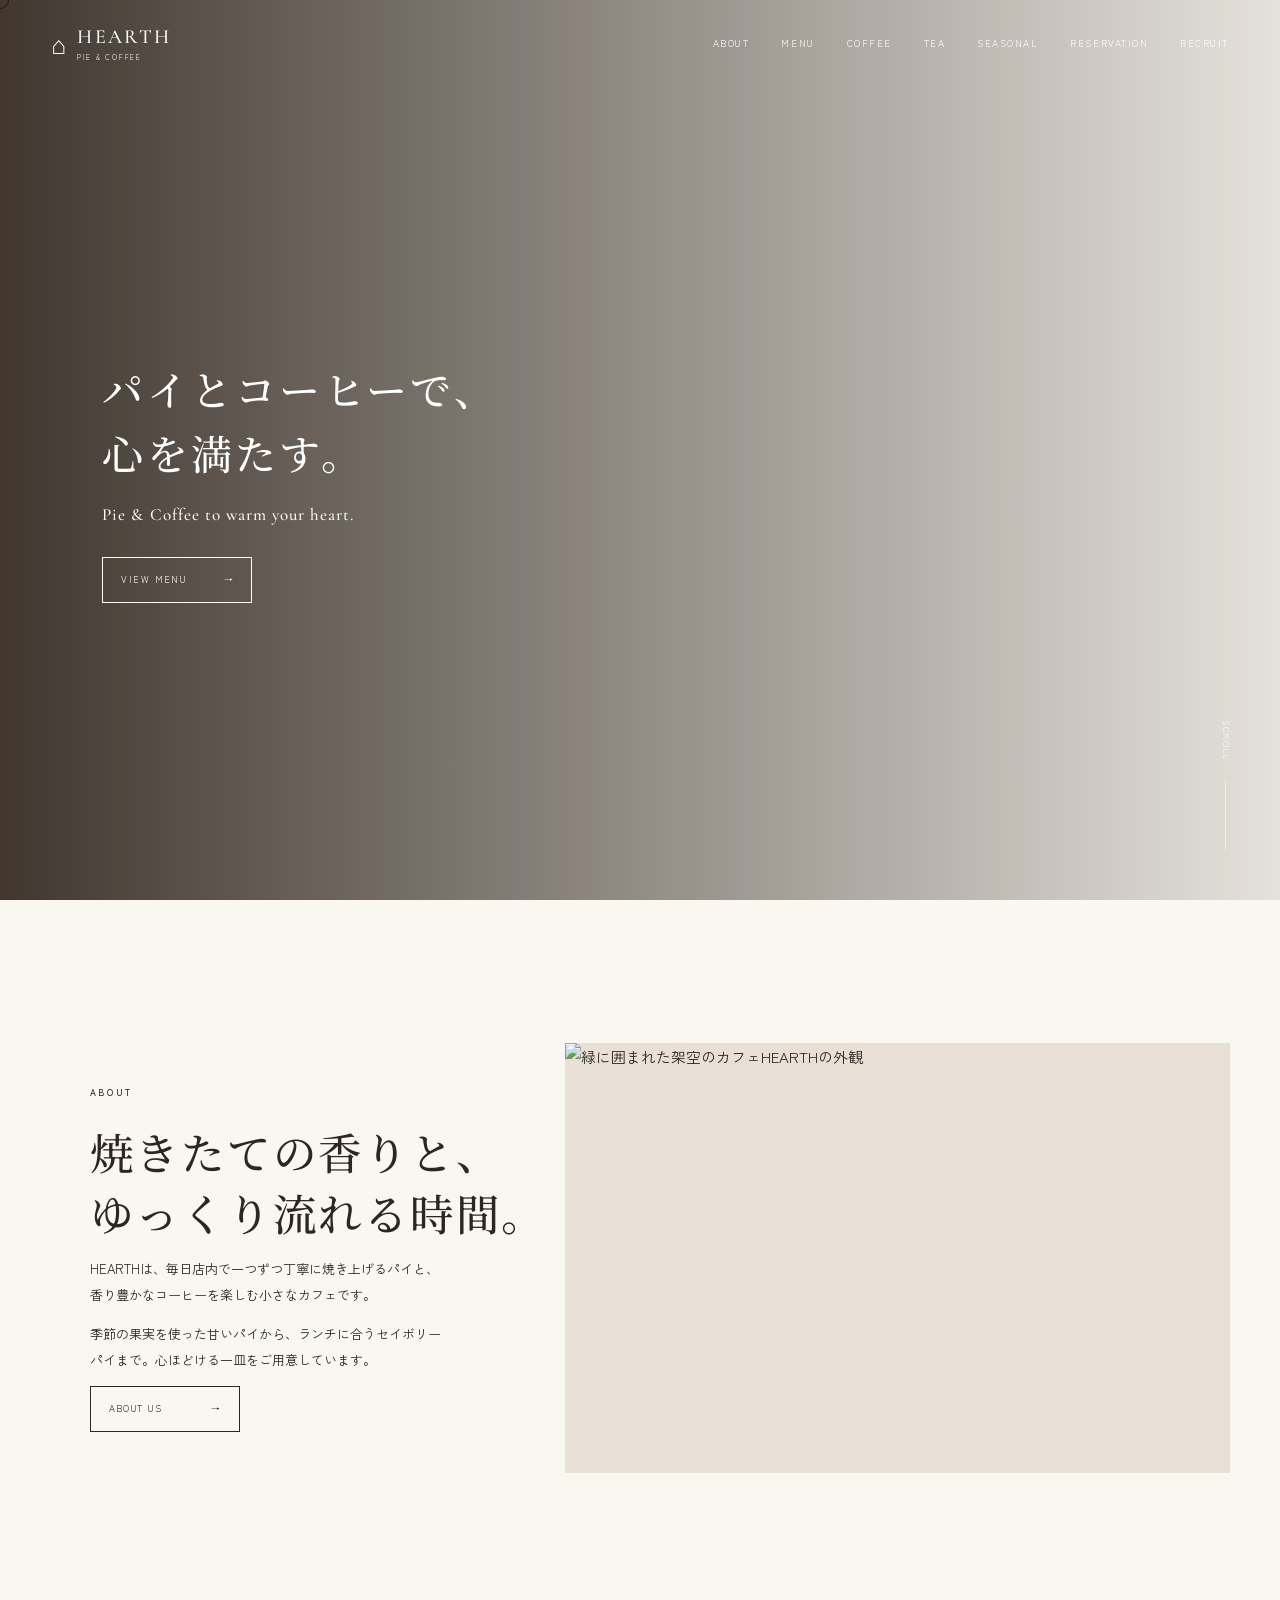
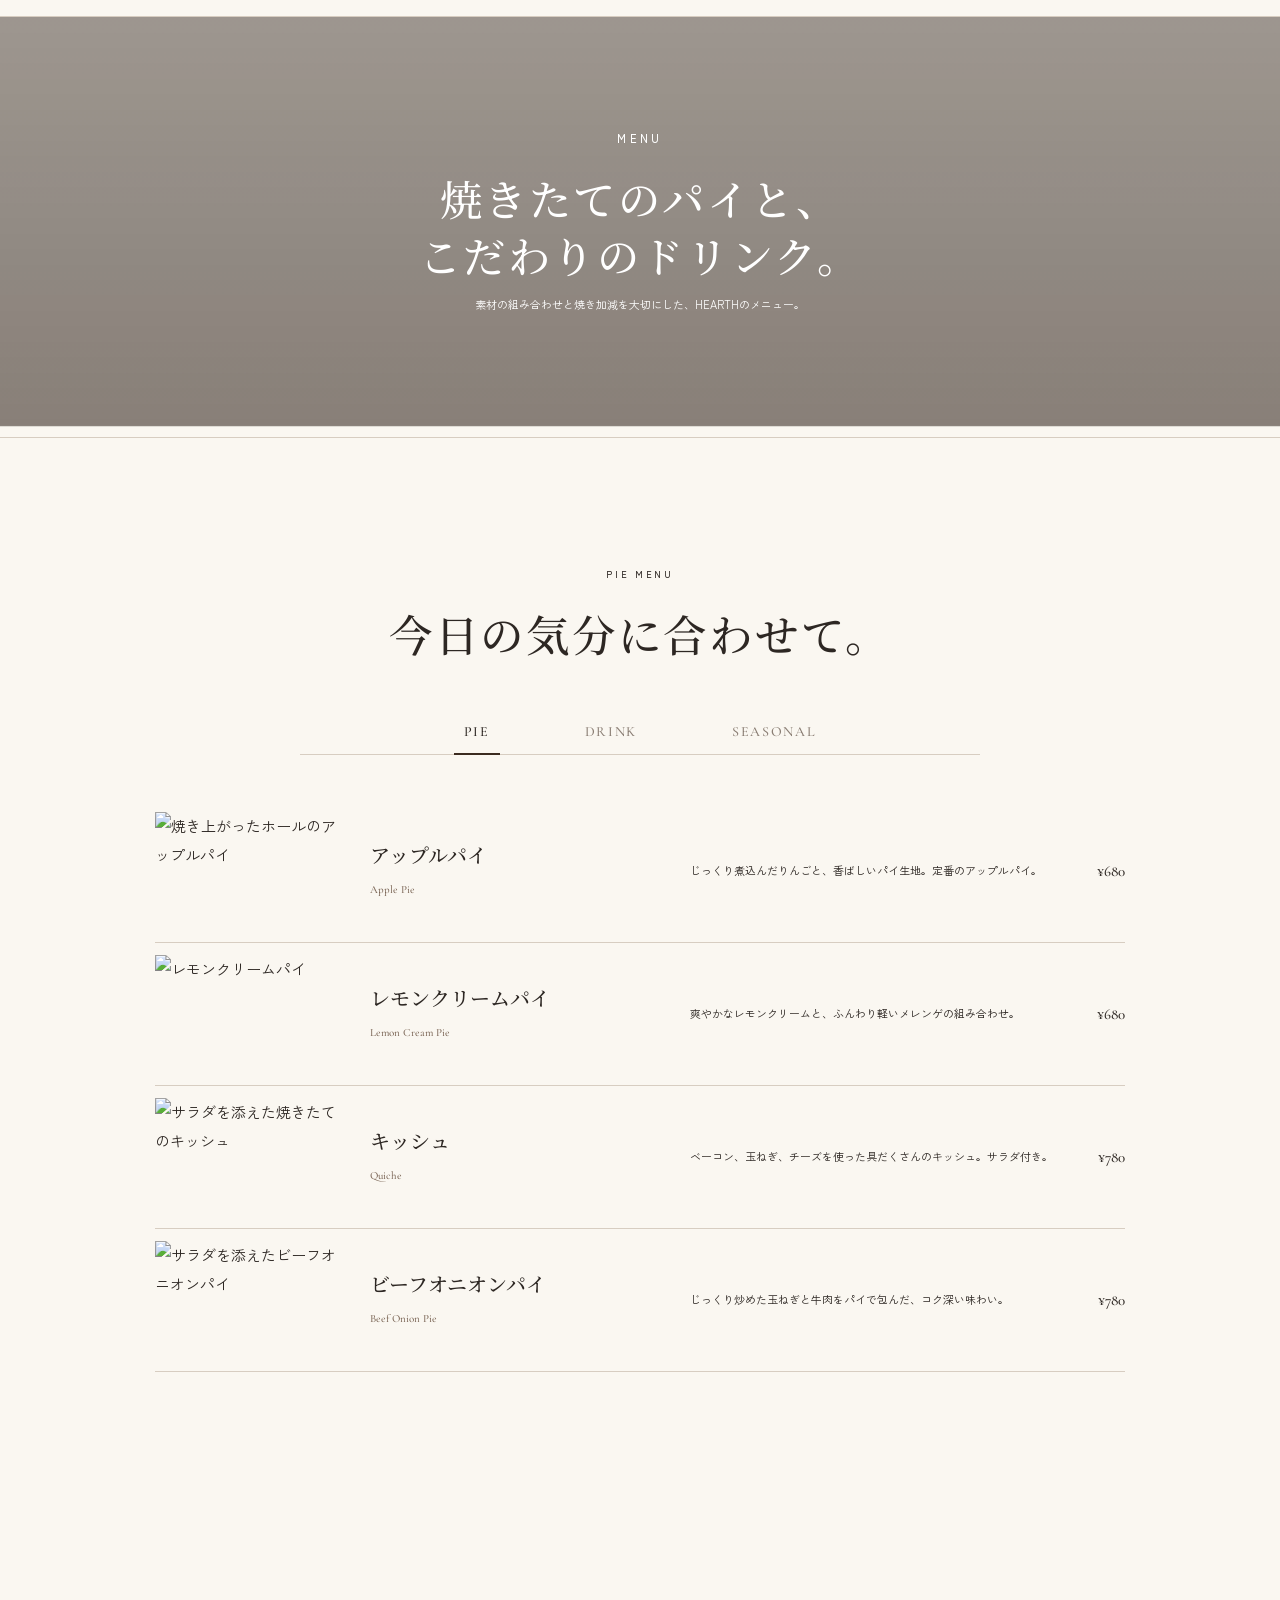
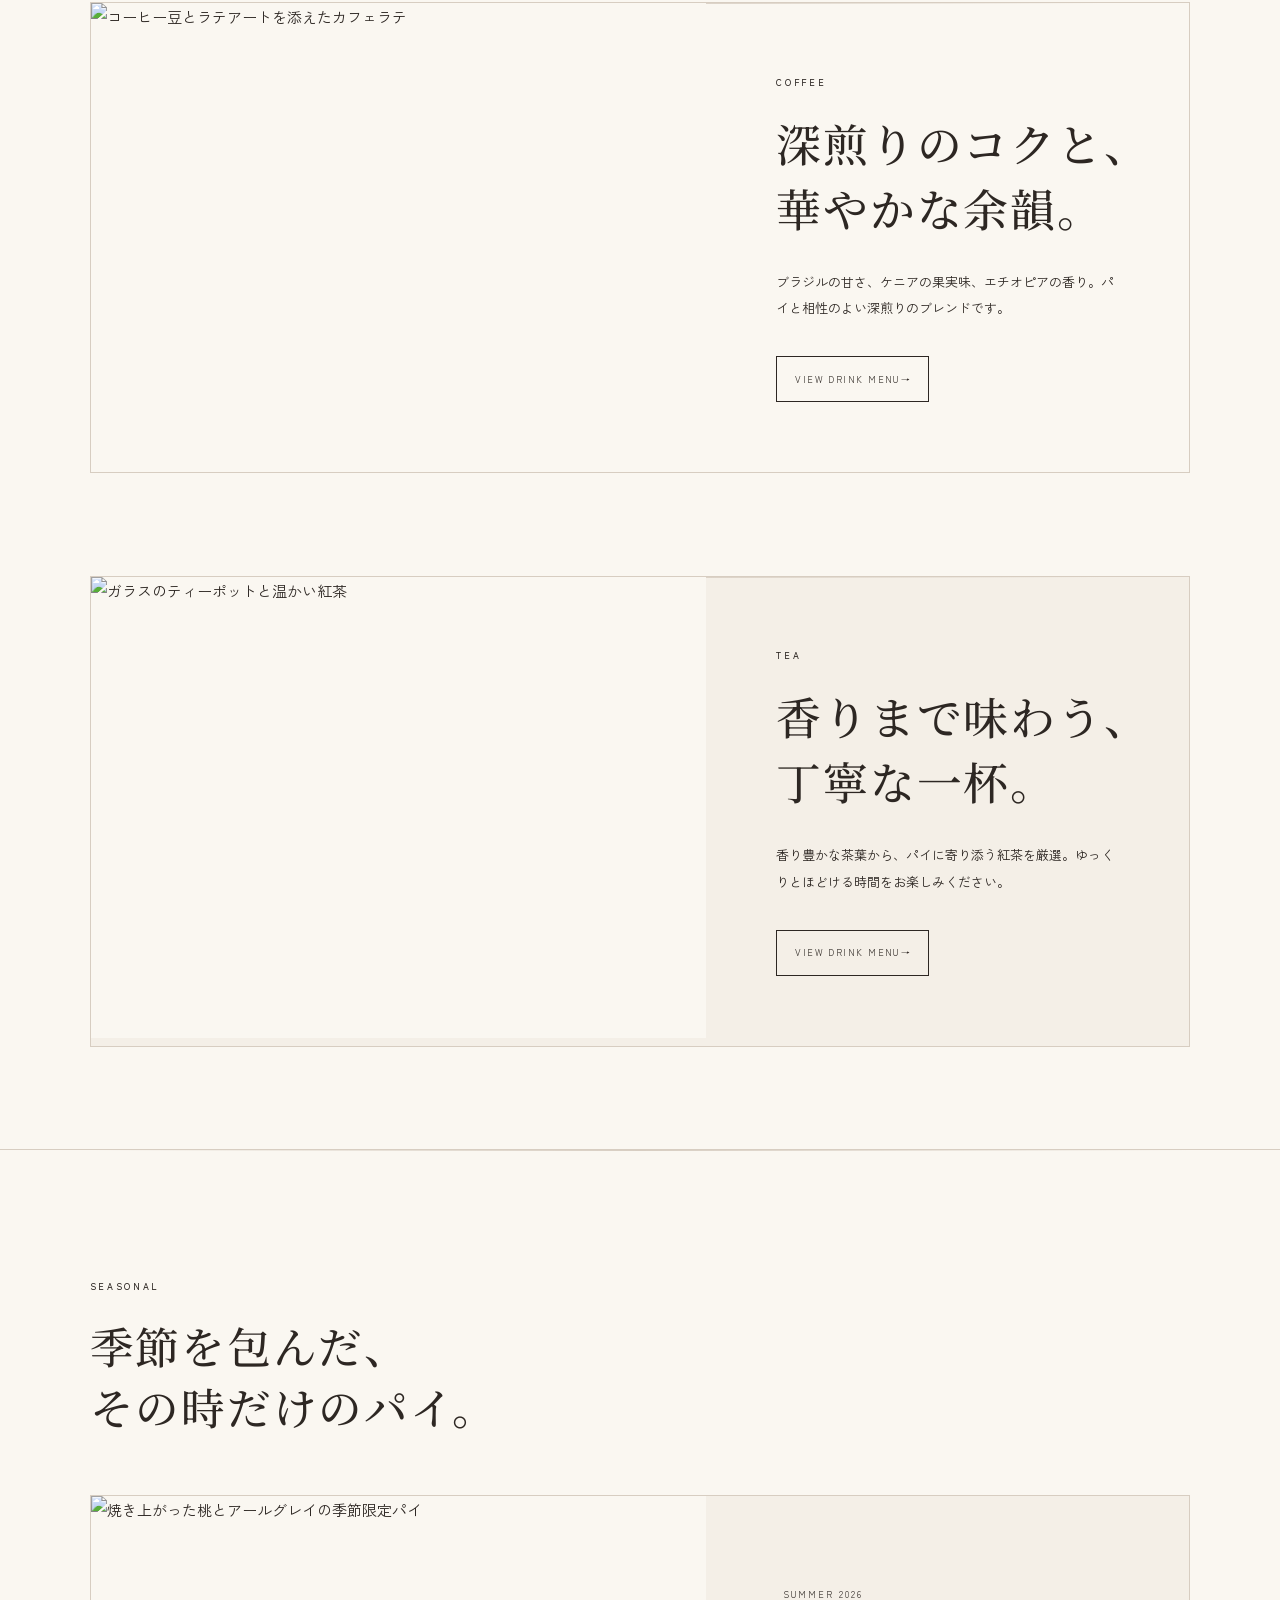
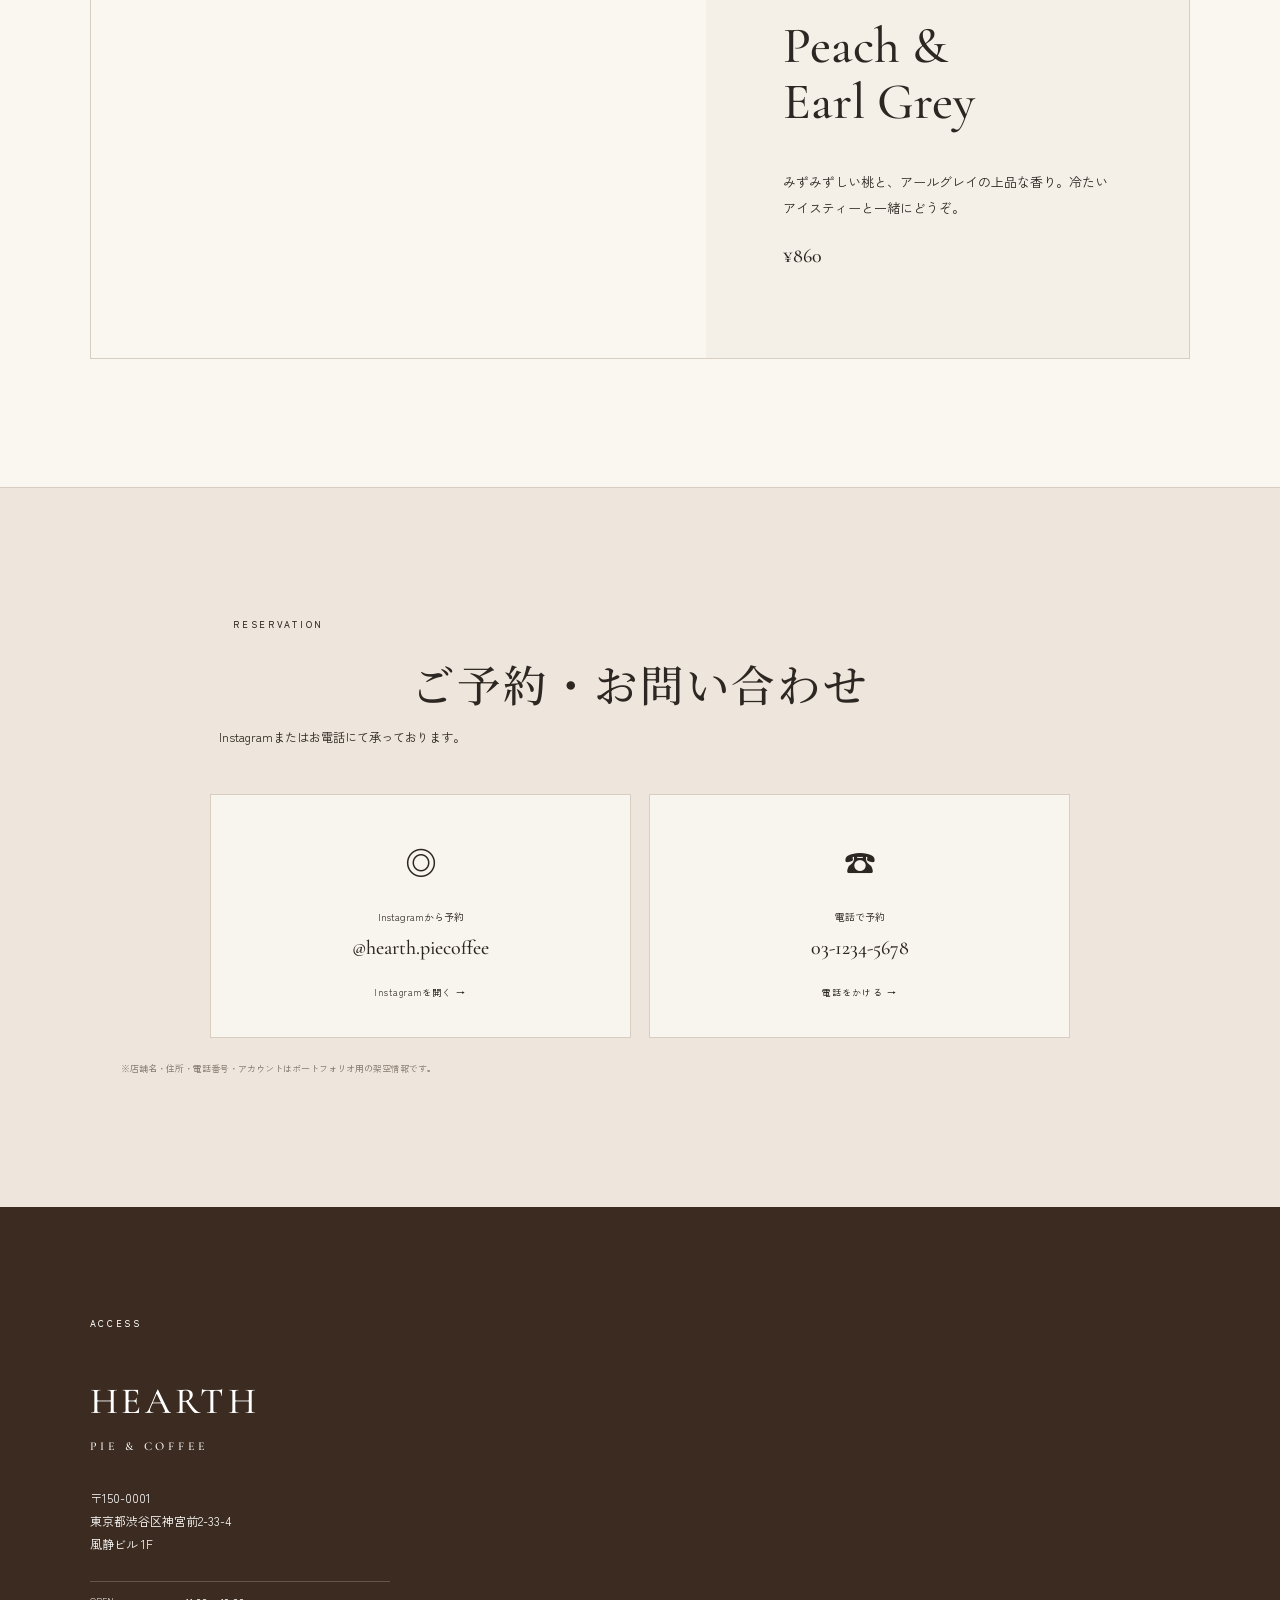
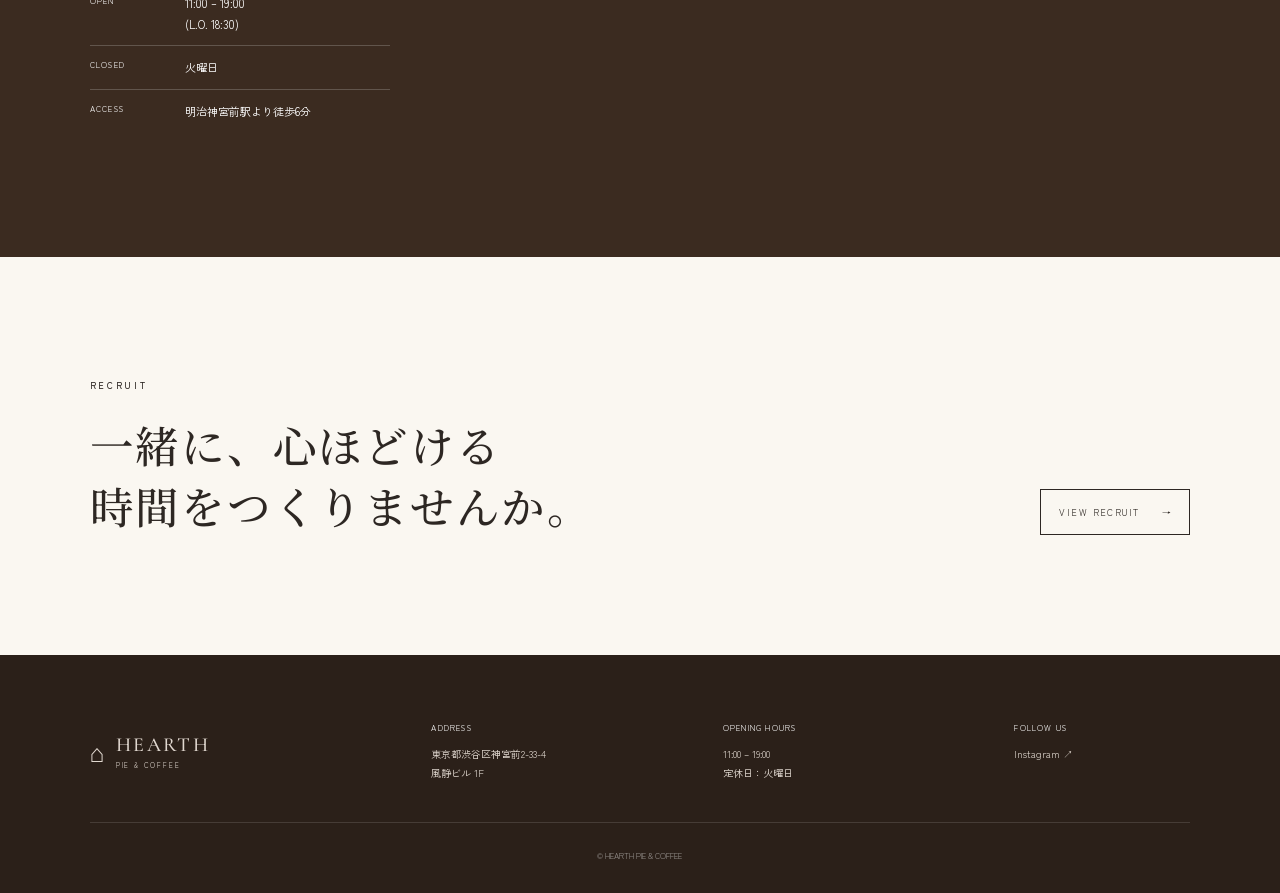
==== index.html @ c0136caa "Add files via upload" ====
<!doctype html>
<html lang="ja">
<head>
  <meta charset="utf-8">
  <meta name="viewport" content="width=device-width, initial-scale=1">
  <meta name="description" content="焼きたてのパイと丁寧に淹れたコーヒーを楽しむ、架空のカフェ HEARTH PIE & COFFEE。">
  <title>HEARTH PIE & COFFEE</title>
  <link rel="preconnect" href="https://fonts.googleapis.com">
  <link rel="preconnect" href="https://fonts.gstatic.com" crossorigin>
  <link href="https://fonts.googleapis.com/css2?family=Cormorant+Garamond:wght@500;600&family=Noto+Serif+JP:wght@400;500;600&family=Zen+Kaku+Gothic+New:wght@400;500&display=swap" rel="stylesheet">
  <link rel="stylesheet" href="style.css">
</head>
<body>
  <div class="loader" aria-hidden="true"><div><span>HEARTH</span><small>PIE & COFFEE</small></div></div>
  <div class="cursor" aria-hidden="true"></div>

  <header class="site-header" id="top">
    <a class="brand" href="#top" aria-label="トップへ">
      <span class="brand-mark">⌂</span>
      <span><b>HEARTH</b><small>PIE & COFFEE</small></span>
    </a>
    <button class="menu-toggle" aria-controls="global-nav" aria-expanded="false"><span></span><span></span></button>
    <nav id="global-nav">
      <a href="#about">ABOUT</a><a href="#menu">MENU</a><a href="#coffee">COFFEE</a><a href="#tea">TEA</a><a href="#seasonal">SEASONAL</a><a href="#reservation">RESERVATION</a><a href="#recruit">RECRUIT</a>
    </nav>
  </header>

  <main>
    <section class="hero">
      <div class="hero-media" data-parallax="0.16"></div>
      <div class="hero-shade"></div>
      <div class="hero-copy">
        <p class="hero-jp split-lines">パイとコーヒーで、<br>心を満たす。</p>
        <p class="hero-en reveal-up">Pie & Coffee to warm your heart.</p>
        <a class="line-button reveal-up" href="#menu"><span>VIEW MENU</span><i>→</i></a>
      </div>
      <p class="scroll-label">SCROLL <span></span></p>
    </section>

    <section class="about section" id="about">
      <div class="about-copy reveal-up">
        <p class="kicker">ABOUT</p>
        <h1>焼きたての香りと、ゆっくり流れる時間。</h1>
        <p>HEARTHは、毎日店内で一つずつ丁寧に焼き上げるパイと、香り豊かなコーヒーを楽しむ小さなカフェです。</p>
        <p>季節の果実を使った甘いパイから、ランチに合うセイボリーパイまで。心ほどける一皿をご用意しています。</p>
        <a class="outline-button" href="#access"><span>ABOUT US</span><i>→</i></a>
      </div>
      <figure class="about-image reveal-mask"><img src="assets/cafe-exterior.jpg" alt="緑に囲まれた架空のカフェHEARTHの外観"></figure>
    </section>

    <section class="menu-intro" id="menu">
      <div class="menu-bg" data-parallax="0.1"></div>
      <div class="menu-intro-inner reveal-up">
        <p class="kicker light">MENU</p>
        <h2>焼きたてのパイと、<br>こだわりのドリンク。</h2>
        <p>素材の組み合わせと焼き加減を大切にした、HEARTHのメニュー。</p>
      </div>
    </section>

    <section class="menu-section section">
      <div class="section-heading center reveal-up">
        <p class="kicker">PIE MENU</p>
        <h2>今日の気分に合わせて。</h2>
      </div>
      <div class="menu-tabs reveal-up" role="tablist">
        <button class="menu-tab active" data-tab="pie">PIE</button>
        <button class="menu-tab" data-tab="drink">DRINK</button>
        <button class="menu-tab" data-tab="season">SEASONAL</button>
      </div>

      <div class="menu-panel active" data-panel="pie">
        <div class="menu-list">
          <article class="menu-row reveal-up"><div class="menu-photo"><img src="assets/apple-pie.jpg" alt="焼き上がったホールのアップルパイ"></div><div class="menu-detail"><div><h3>アップルパイ</h3><small>Apple Pie</small></div><p>じっくり煮込んだりんごと、香ばしいパイ生地。定番のアップルパイ。</p><strong>¥680</strong></div></article>
          <article class="menu-row reveal-up"><div class="menu-photo"><img src="assets/lemon-cream-pie.jpg" alt="レモンクリームパイ"></div><div class="menu-detail"><div><h3>レモンクリームパイ</h3><small>Lemon Cream Pie</small></div><p>爽やかなレモンクリームと、ふんわり軽いメレンゲの組み合わせ。</p><strong>¥680</strong></div></article>
          <article class="menu-row reveal-up"><div class="menu-photo"><img src="assets/quiche-salad.jpg" alt="サラダを添えた焼きたてのキッシュ"></div><div class="menu-detail"><div><h3>キッシュ</h3><small>Quiche</small></div><p>ベーコン、玉ねぎ、チーズを使った具だくさんのキッシュ。サラダ付き。</p><strong>¥780</strong></div></article>
          <article class="menu-row reveal-up"><div class="menu-photo"><img src="assets/beef-onion-pie.jpg" alt="サラダを添えたビーフオニオンパイ"></div><div class="menu-detail"><div><h3>ビーフオニオンパイ</h3><small>Beef Onion Pie</small></div><p>じっくり炒めた玉ねぎと牛肉をパイで包んだ、コク深い味わい。</p><strong>¥780</strong></div></article>
        </div>
      </div>

      <div class="menu-panel" data-panel="drink">
        <div class="drink-list">
          <p><span>ブレンドコーヒー <small>HOT</small></span><strong>¥550</strong></p><p><span>アイスコーヒー</span><strong>¥550</strong></p><p><span>カフェラテ <small>HOT / ICED</small></span><strong>¥600</strong></p><p><span>ソイラテ <small>HOT / ICED</small></span><strong>¥620</strong></p><p><span>キャラメルラテ <small>HOT / ICED</small></span><strong>¥650</strong></p><p><span>カフェモカ <small>HOT / ICED</small></span><strong>¥650</strong></p>
          <div class="drink-category"><h3>HOT TEA</h3><p><span>アールグレイ <small>Earl Grey</small></span><strong>¥580</strong></p><p><span>ダージリン <small>Darjeeling</small></span><strong>¥600</strong></p><p><span>アッサム <small>Assam</small></span><strong>¥580</strong></p></div>
          <div class="drink-category"><h3>FLAVORED TEA</h3><p><span>ピーチティー <small>Peach Tea</small></span><strong>¥620</strong></p><p><span>アップルティー <small>Apple Tea</small></span><strong>¥620</strong></p></div>
          <div class="drink-category"><h3>HERBAL TEA</h3><p><span>カモミール <small>Chamomile</small></span><strong>¥620</strong></p><p><span>ルイボス <small>Rooibos</small></span><strong>¥600</strong></p></div>
          <div class="drink-category"><h3>ICED TEA</h3><p><span>アイスアールグレイ <small>Iced Earl Grey</small></span><strong>¥600</strong></p><p><span>アイスピーチティー <small>Iced Peach Tea</small></span><strong>¥630</strong></p></div>
        </div>
      </div>

      <div class="menu-panel" data-panel="season">
        <div class="season-card reveal-up"><figure><img src="assets/peach.png" alt="桃をたっぷり使った季節限定のピーチパイ"></figure><div><p class="kicker">SUMMER LIMITED</p><h3>Peach & Earl Grey Pie</h3><p>白桃とアールグレイ香るクリームを合わせた、夏限定のパイ。</p><strong>¥860</strong></div></div>
      </div>
    </section>

    <section class="feature-split feature-coffee section-boundary" id="coffee">
      <figure class="feature-split-image reveal-mask">
        <img src="assets/coffee.png" alt="コーヒー豆とラテアートを添えたカフェラテ">
      </figure>
      <div class="feature-split-copy reveal-up">
        <p class="kicker">COFFEE</p>
        <h2>深煎りのコクと、華やかな余韻。</h2>
        <p>ブラジルの甘さ、ケニアの果実味、エチオピアの香り。パイと相性のよい深煎りのブレンドです。</p>
        <a class="outline-button" href="#menu" data-open-tab="drink"><span>VIEW DRINK MENU</span><i>→</i></a>
      </div>
    </section>

    <section class="feature-split feature-tea section-boundary" id="tea">
      <figure class="feature-split-image reveal-mask">
        <img src="assets/tea.png" alt="ガラスのティーポットと温かい紅茶">
      </figure>
      <div class="feature-split-copy reveal-up">
        <p class="kicker">TEA</p>
        <h2>香りまで味わう、丁寧な一杯。</h2>
        <p>香り豊かな茶葉から、パイに寄り添う紅茶を厳選。ゆっくりとほどける時間をお楽しみください。</p>
        <a class="outline-button" href="#menu" data-open-tab="drink"><span>VIEW DRINK MENU</span><i>→</i></a>
      </div>
    </section>

    <section class="seasonal section section-boundary" id="seasonal">
      <div class="section-heading reveal-up"><p class="kicker">SEASONAL</p><h2>季節を包んだ、その時だけのパイ。</h2></div>
      <div class="seasonal-split">
        <figure class="seasonal-split-image reveal-mask">
          <img src="assets/peach.png" alt="焼き上がった桃とアールグレイの季節限定パイ">
        </figure>
        <div class="seasonal-split-copy reveal-up"><small>SUMMER 2026</small><h3>Peach & Earl Grey</h3><p>みずみずしい桃と、アールグレイの上品な香り。冷たいアイスティーと一緒にどうぞ。</p><strong>¥860</strong></div>
      </div>
    </section>

    <section class="reservation section" id="reservation">
      <div class="section-heading center reveal-up"><p class="kicker">RESERVATION</p><h2>ご予約・お問い合わせ</h2><p>Instagramまたはお電話にて承っております。</p></div>
      <div class="reservation-links">
        <a href="https://www.instagram.com/" target="_blank" rel="noopener" class="contact-card reveal-up"><span class="contact-icon">◎</span><small>Instagramから予約</small><strong>@hearth.piecoffee</strong><i>Instagramを開く →</i></a>
        <a href="tel:0312345678" class="contact-card reveal-up"><span class="contact-icon">☎</span><small>電話で予約</small><strong>03-1234-5678</strong><i>電話をかける →</i></a>
      </div>
      <p class="demo-note">※店舗名・住所・電話番号・アカウントはポートフォリオ用の架空情報です。</p>
    </section>

    <section class="access" id="access">
      <div class="access-copy reveal-up"><p class="kicker light">ACCESS</p><h2>HEARTH<br><small>PIE & COFFEE</small></h2><address>〒150-0001<br>東京都渋谷区神宮前2-33-4<br>風静ビル 1F</address><dl><div><dt>OPEN</dt><dd>11:00 – 19:00<br>(L.O. 18:30)</dd></div><div><dt>CLOSED</dt><dd>火曜日</dd></div><div><dt>ACCESS</dt><dd>明治神宮前駅より徒歩6分</dd></div></dl></div>
      <div class="access-photo" data-parallax="0.08"></div>
    </section>

    <section class="recruit section" id="recruit"><div class="section-heading reveal-up"><p class="kicker">RECRUIT</p><h2>一緒に、心ほどける<br>時間をつくりませんか。</h2></div><a class="outline-button reveal-up" href="recruit.html"><span>VIEW RECRUIT</span><i>→</i></a></section>
  </main>

  <footer><div class="footer-brand"><span class="brand-mark">⌂</span><span><b>HEARTH</b><small>PIE & COFFEE</small></span></div><div><p>ADDRESS</p><span>東京都渋谷区神宮前2-33-4<br>風静ビル 1F</span></div><div><p>OPENING HOURS</p><span>11:00 – 19:00<br>定休日：火曜日</span></div><div><p>FOLLOW US</p><a href="https://www.instagram.com/" target="_blank" rel="noopener">Instagram ↗</a></div><small class="copyright">© HEARTH PIE & COFFEE</small></footer>
  <script src="script.js"></script>
</body>
</html>
---- style.css ----
:root{--ivory:#f4efe7;--paper:#faf7f1;--ink:#2d2723;--brown:#3b2b20;--mid:#7b6656;--line:#d7cdc1;--serif:"Cormorant Garamond","Noto Serif JP",serif;--jp:"Noto Serif JP",serif;--sans:"Zen Kaku Gothic New",sans-serif}*{box-sizing:border-box}html{scroll-behavior:smooth}body{margin:0;background:var(--paper);color:var(--ink);font-family:var(--sans);font-size:15px;line-height:1.9;overflow-x:hidden}body.loading{overflow:hidden}img{display:block;width:100%;height:100%;object-fit:cover}a{color:inherit}.loader{position:fixed;inset:0;z-index:999;background:var(--brown);display:grid;place-items:center;color:white;transition:clip-path 1.1s cubic-bezier(.76,0,.24,1);clip-path:inset(0 0 0 0)}.loader.done{clip-path:inset(0 0 100% 0);pointer-events:none}.loader div{display:flex;flex-direction:column;align-items:center;animation:pulse 1.2s ease-in-out infinite alternate}.loader span{font:600 42px var(--serif);letter-spacing:.18em}.loader small{font-size:9px;letter-spacing:.4em}@keyframes pulse{to{opacity:.45;transform:translateY(-4px)}}.cursor{position:fixed;width:18px;height:18px;border:1px solid #886b55;border-radius:50%;pointer-events:none;z-index:1000;transform:translate(-50%,-50%);transition:width .2s,height .2s,background .2s;mix-blend-mode:multiply}.cursor.hover{width:48px;height:48px;background:#a88b7450}.site-header{position:fixed;z-index:100;top:0;left:0;width:100%;height:86px;padding:0 4vw;display:flex;align-items:center;justify-content:space-between;color:#fff;transition:background .4s,color .4s,height .4s,border .4s}.site-header.scrolled{height:70px;color:var(--ink);background:#faf7f1e8;border-bottom:1px solid #d7cdc188;backdrop-filter:blur(18px)}.brand,.footer-brand{display:flex;align-items:center;gap:11px;text-decoration:none;line-height:1}.brand-mark{font-size:25px;font-weight:300}.brand span:last-child,.footer-brand span:last-child{display:flex;flex-direction:column}.brand b,.footer-brand b{font:500 20px var(--serif);letter-spacing:.12em}.brand small,.footer-brand small{font-size:7px;letter-spacing:.26em;margin-top:5px}.site-header nav{display:flex;gap:2rem}.site-header nav a{font-size:8px;letter-spacing:.16em;text-decoration:none;position:relative}.site-header nav a:after{content:"";position:absolute;left:0;bottom:-8px;width:100%;height:1px;background:currentColor;transform:scaleX(0);transform-origin:right;transition:transform .35s}.site-header nav a:hover:after{transform:scaleX(1);transform-origin:left}.menu-toggle{display:none}.hero{position:relative;min-height:100svh;color:#fff;display:flex;align-items:center;overflow:hidden}.hero-media,.menu-bg,.access-photo{position:absolute;inset:-8%;background-size:cover;background-position:center;will-change:transform}.hero-media{background-image:url('https://images.unsplash.com/photo-1574085733277-851d9d856a3a?auto=format&fit=crop&w=2200&q=90')}.hero-shade{position:absolute;inset:0;background:linear-gradient(90deg,#21170fdb 0%,#21170f7d 48%,#21170f18 100%)}.hero-copy{position:relative;z-index:2;margin-left:8vw;max-width:630px;padding-top:60px}.hero-jp{font:500 clamp(29px,3.2vw,50px)/1.55 var(--jp);letter-spacing:.08em;margin:0 0 20px}.hero-en{font:500 17px var(--serif);letter-spacing:.06em;margin:0 0 32px}.line-button,.outline-button{display:inline-flex;align-items:center;justify-content:space-between;min-width:150px;height:46px;padding:0 18px;border:1px solid currentColor;text-decoration:none;font-size:9px;letter-spacing:.16em;position:relative;overflow:hidden}.line-button:before,.outline-button:before{content:"";position:absolute;inset:0;background:currentColor;transform:translateX(-102%);transition:transform .45s cubic-bezier(.76,0,.24,1)}.line-button:hover:before,.outline-button:hover:before{transform:none}.line-button span,.line-button i,.outline-button span,.outline-button i{position:relative;z-index:1}.line-button:hover{color:var(--brown)}.line-button:hover:before{background:#fff}.outline-button:hover{color:#fff}.outline-button:before{background:var(--brown)}.scroll-label{position:absolute;right:3vw;bottom:50px;z-index:2;font-size:8px;letter-spacing:.25em;writing-mode:vertical-rl}.scroll-label span{display:inline-block;width:1px;height:70px;background:#ffffff80;margin-top:15px;position:relative;overflow:hidden}.scroll-label span:after{content:"";position:absolute;top:-50%;left:0;width:1px;height:45%;background:#fff;animation:scrollLine 2s infinite}@keyframes scrollLine{to{top:110%}}.section{padding:120px 7vw}.kicker{margin:0 0 20px;font-size:9px;letter-spacing:.3em;font-weight:500}.kicker.light{color:#fff}.section-heading h2,.about h1,.seasonal h2,.reservation h2,.recruit h2{font:500 clamp(30px,3.4vw,50px)/1.4 var(--jp);letter-spacing:.04em;margin:0}.center{text-align:center;margin-inline:auto}.about{display:grid;grid-template-columns:.85fr 1.15fr;align-items:center;gap:8vw}.about-copy{max-width:520px}.about-copy p:not(.kicker){font-size:13px}.about-image{height:580px;overflow:hidden}.about-image img,.story-image img,.seasonal-grid figure img{transition:transform 1.5s cubic-bezier(.22,1,.36,1)}.about-image:hover img,.story-image:hover img,.seasonal-grid figure:hover img{transform:scale(1.045)}.menu-intro{height:420px;position:relative;display:grid;place-items:center;overflow:hidden;color:white;text-align:center}.menu-bg{background-image:linear-gradient(#24170f66,#24170f88),url('https://images.unsplash.com/photo-1519915028121-7d3463d20b13?auto=format&fit=crop&w=2000&q=88')}.menu-intro-inner{position:relative;z-index:1}.menu-intro h2{font:500 clamp(31px,3.3vw,49px)/1.35 var(--jp);letter-spacing:.06em;margin:0}.menu-intro p{font-size:11px}.menu-tabs{max-width:680px;margin:45px auto;border-bottom:1px solid var(--line);display:flex;justify-content:center;gap:75px}.menu-tab{border:0;background:none;padding:14px 10px;font:500 14px var(--serif);letter-spacing:.12em;color:#897d73;cursor:pointer;position:relative}.menu-tab:after{content:"";position:absolute;bottom:-1px;left:0;width:100%;height:2px;background:var(--brown);transform:scaleX(0);transition:.35s}.menu-tab.active{color:var(--ink)}.menu-tab.active:after{transform:scaleX(1)}.menu-panel{display:none}.menu-panel.active{display:block;animation:panelIn .7s both}@keyframes panelIn{from{opacity:0;transform:translateY(14px)}}.menu-list{max-width:970px;margin:auto}.menu-row{display:grid;grid-template-columns:190px 1fr;gap:25px;padding:12px 0;border-bottom:1px solid var(--line);align-items:center}.menu-photo{height:118px;overflow:hidden}.menu-photo img{transition:transform .8s cubic-bezier(.22,1,.36,1)}.menu-row:hover .menu-photo img{transform:scale(1.08)}.menu-detail{display:grid;grid-template-columns:1fr 1.3fr auto;gap:28px;align-items:center}.menu-detail h3{font:500 20px var(--jp);margin:0 0 4px}.menu-detail small{font:500 11px var(--serif);color:var(--mid)}.menu-detail p{font-size:11px;line-height:1.8;margin:0}.menu-detail strong{font:500 15px var(--serif)}.drink-list{max-width:760px;margin:auto}.drink-list p{display:flex;justify-content:space-between;margin:0;padding:18px;border-bottom:1px solid var(--line);font-size:13px}.drink-list small{font-size:9px;color:var(--mid)}.drink-list strong{font:500 15px var(--serif)}.season-card{max-width:900px;margin:auto;display:grid;grid-template-columns:1.25fr .75fr;background:var(--ivory);align-items:center}.season-card figure{height:450px;margin:0}.season-card div{padding:45px}.season-card h3{font:500 clamp(28px,3vw,42px)/1.1 var(--serif);margin:8px 0 18px}.story{min-height:680px;display:grid;grid-template-columns:1.08fr .92fr}.story.reverse{grid-template-columns:.92fr 1.08fr}.story.reverse .story-image{order:2}.story-image{margin:0;overflow:hidden;min-height:680px}.story-copy{padding:8vw 7vw;display:flex;flex-direction:column;justify-content:center}.story-dark{background:var(--brown);color:#fff}.story-light{background:var(--ivory)}.motion-title{font:500 clamp(31px,3.7vw,56px)/1.42 var(--jp);letter-spacing:.04em;margin-bottom:30px;overflow:hidden}.motion-title span{display:block;opacity:0;transform:translateX(-110%);transition:transform 1.15s cubic-bezier(.22,1,.36,1),opacity .2s}.motion-title span:nth-child(2){transition-delay:.15s}.story.in-view .motion-title span{opacity:1;transform:none}.story-copy>p:not(.kicker){font-size:12px;max-width:440px}.notes{margin-top:25px;border-top:1px solid #ffffff42}.notes div{display:grid;grid-template-columns:110px 1fr;padding:11px 0;border-bottom:1px solid #ffffff42;font-size:10px}.notes dt{letter-spacing:.16em}.notes dd{margin:0}.text-link{display:inline-flex;align-items:center;gap:35px;margin-top:25px;font-size:9px;letter-spacing:.15em;text-decoration:none}.seasonal{background:var(--paper)}.seasonal-grid{margin-top:55px;display:grid;grid-template-columns:1.25fr .75fr;background:var(--ivory);align-items:center}.seasonal-grid figure{height:540px;margin:0;overflow:hidden}.seasonal-grid>div{padding:6vw}.seasonal-grid small{font-size:9px;letter-spacing:.22em}.seasonal-grid h3{font:500 clamp(32px,4vw,58px)/1.05 var(--serif);margin:15px 0 25px}.seasonal-grid p{font-size:12px}.reservation{background:#eee6dc}.reservation .section-heading p:last-child{font-size:12px}.reservation-links{max-width:860px;margin:45px auto 0;display:grid;grid-template-columns:1fr 1fr;gap:18px}.contact-card{background:#f8f5ef;border:1px solid var(--line);min-height:240px;padding:36px;display:flex;flex-direction:column;align-items:center;justify-content:center;text-decoration:none;transition:transform .4s,background .4s,color .4s}.contact-card:hover{transform:translateY(-8px);background:var(--brown);color:#fff}.contact-icon{font-size:32px;margin-bottom:16px}.contact-card small{font-size:10px}.contact-card strong{font:500 20px var(--serif);margin:10px 0 24px}.contact-card i{font-style:normal;font-size:9px;letter-spacing:.12em}.demo-note{text-align:center;font-size:9px;color:#84796f;margin-top:22px}.access{min-height:650px;display:grid;grid-template-columns:.75fr 1.25fr;background:var(--brown);color:white;position:relative}.access-copy{padding:8vw 7vw;display:flex;flex-direction:column;justify-content:center}.access-copy h2{font:500 37px/1 var(--serif);letter-spacing:.1em}.access-copy h2 small{font-size:12px}.access-copy address{font-style:normal;font-size:12px}.access-copy dl{margin-top:25px}.access-copy dl div{display:grid;grid-template-columns:95px 1fr;border-top:1px solid #ffffff32;padding:11px 0}.access-copy dt{font-size:8px;letter-spacing:.16em}.access-copy dd{margin:0;font-size:11px}.access-photo{position:relative;inset:auto;background-image:url('https://images.unsplash.com/photo-1554118811-1e0d58224f24?auto=format&fit=crop&w=1700&q=88')}.recruit{display:flex;justify-content:space-between;align-items:end;gap:40px}.recruit .section-heading{max-width:650px}footer{background:#2b2019;color:white;display:grid;grid-template-columns:1.2fr 1fr 1fr .7fr;gap:40px;padding:65px 7vw 30px;font-size:10px}footer p{font-size:8px;letter-spacing:.15em;margin-top:0}footer span,footer a{color:#e1d8d0;text-decoration:none}.copyright{grid-column:1/-1;text-align:center;border-top:1px solid #ffffff20;padding-top:25px;color:#ffffff80;font-size:8px}.reveal-up{opacity:0;transform:translateY(32px);transition:opacity .85s ease,transform 1s cubic-bezier(.22,1,.36,1)}.reveal-up.visible{opacity:1;transform:none}.reveal-mask{position:relative;overflow:hidden;clip-path:none}.reveal-mask img{opacity:1;transform:scale(1.035);transition:transform 1.35s cubic-bezier(.22,1,.36,1),filter 1.1s ease;filter:saturate(.9) brightness(.92)}.reveal-mask.visible img{transform:scale(1);filter:saturate(1) brightness(1)}.reveal-mask::after{content:"";position:absolute;inset:0;background:var(--paper);transform:translateX(0);transition:transform 1.15s cubic-bezier(.76,0,.24,1);pointer-events:none}.story-dark .reveal-mask::after{background:var(--brown)}.reveal-mask.visible::after{transform:translateX(101%)}.split-lines{opacity:0;transform:translateX(-35px);transition:opacity 1s .55s,transform 1.2s .55s cubic-bezier(.22,1,.36,1)}body.ready .split-lines{opacity:1;transform:none}.hero .reveal-up{transition-delay:.85s}body.ready .hero .reveal-up{opacity:1;transform:none}@media(max-width:900px){.cursor{display:none}.site-header nav{position:fixed;inset:0;background:var(--paper);color:var(--ink);display:flex;flex-direction:column;align-items:center;justify-content:center;gap:28px;opacity:0;pointer-events:none;transition:.45s}.site-header nav.open{opacity:1;pointer-events:auto}.site-header nav a{font:500 28px var(--serif)}.menu-toggle{display:block;width:34px;height:25px;border:0;background:none;position:relative;z-index:2}.menu-toggle span{position:absolute;left:0;width:100%;height:1px;background:currentColor;transition:.3s}.menu-toggle span:first-child{top:8px}.menu-toggle span:last-child{top:17px}.menu-toggle.open span:first-child{top:12px;transform:rotate(45deg)}.menu-toggle.open span:last-child{top:12px;transform:rotate(-45deg)}.about,.story,.story.reverse,.access{grid-template-columns:1fr}.story.reverse .story-image{order:0}.about-image,.story-image{height:480px;min-height:0}.menu-detail{grid-template-columns:1fr auto}.menu-detail p{grid-column:1/-1;grid-row:2}.season-card,.seasonal-grid{grid-template-columns:1fr}.season-card figure,.seasonal-grid figure{height:420px}.access-photo{min-height:500px}.reservation-links{grid-template-columns:1fr}.recruit{align-items:flex-start;flex-direction:column}footer{grid-template-columns:1fr 1fr}}@media(max-width:600px){body{font-size:14px}.site-header{height:68px;padding:0 20px}.brand b{font-size:17px}.hero-copy{margin:0 24px;padding-top:40px}.hero-jp{font-size:clamp(27px,8vw,36px);line-height:1.65}.hero-en{font-size:14px}.scroll-label{display:none}.section{padding:88px 22px}.about{gap:45px}.about-image{height:390px}.section-heading h2,.about h1,.seasonal h2,.reservation h2,.recruit h2{font-size:clamp(27px,8vw,38px);line-height:1.48}.menu-intro{height:360px;padding:0 24px}.menu-intro h2{font-size:30px}.menu-tabs{justify-content:flex-start;gap:34px;overflow:auto}.menu-row{grid-template-columns:118px 1fr;gap:15px}.menu-photo{height:100px}.menu-detail{display:block}.menu-detail h3{font-size:16px;line-height:1.4}.menu-detail p{font-size:10px;margin-top:8px}.menu-detail strong{display:block;margin-top:7px}.story-copy{padding:75px 22px}.story-image{height:390px}.motion-title{font-size:clamp(28px,8.7vw,39px);line-height:1.5}.seasonal-grid figure{height:360px}.seasonal-grid>div{padding:35px 25px}.contact-card{min-height:210px}.access-photo{min-height:390px}.access-copy{padding:75px 24px}.recruit .outline-button{margin-top:15px}footer{grid-template-columns:1fr;padding:55px 24px 25px}.copyright{text-align:left}h1,h2,h3,.motion-title{word-break:keep-all;overflow-wrap:anywhere;text-wrap:balance}}@media(prefers-reduced-motion:reduce){*{scroll-behavior:auto!important;animation:none!important;transition:none!important}.loader{display:none}.reveal-up{opacity:1;transform:none}.reveal-mask{clip-path:none}.motion-title span{opacity:1;transform:none}}

/* Local-file-safe image fallback: photographs never remain hidden. */
@keyframes imageFallbackReveal{to{transform:translateX(101%)}}
.reveal-mask::after{animation:imageFallbackReveal 1.15s 1.1s cubic-bezier(.76,0,.24,1) forwards}

/* v8 image-quality and fit corrections */
.about{align-items:center;gap:clamp(48px,7vw,110px)}
.about-image{height:auto;aspect-ratio:2.03/1;max-height:520px;border-radius:1px;background:#e9e0d5}
.about-image img{object-position:center 52%}
.story{min-height:620px;grid-template-columns:minmax(390px,46%) 1fr;align-items:stretch}
.story.reverse{grid-template-columns:1fr minmax(390px,46%)}
.story-image{min-height:0;height:auto;aspect-ratio:1.55/1;align-self:center;margin:clamp(46px,6vw,90px);margin-right:0;box-shadow:0 22px 60px rgba(20,12,7,.16)}
.story.reverse .story-image{margin-left:0;margin-right:clamp(46px,6vw,90px)}
.story-image img{object-fit:cover}
#coffee .story-image img{object-position:50% 50%}
#tea .story-image img{object-position:50% 52%}
.seasonal-grid{grid-template-columns:minmax(0,1.15fr) minmax(330px,.85fr)}
.seasonal-grid figure{height:auto;aspect-ratio:1.75/1;max-height:520px;background:#e9e0d5}
.seasonal-grid figure img{object-position:center 52%}
.reveal-mask img{image-rendering:auto;backface-visibility:hidden;will-change:transform}
@media(max-width:900px){
 .story,.story.reverse{grid-template-columns:1fr;min-height:0}
 .story-image,.story.reverse .story-image{width:calc(100% - 44px);max-width:720px;height:auto;aspect-ratio:1.55/1;margin:44px auto 0;order:0}
 .story-copy{padding-top:55px}
 .about-image{aspect-ratio:1.6/1;max-height:none}
 .seasonal-grid{grid-template-columns:1fr}
 .seasonal-grid figure{aspect-ratio:1.55/1;max-height:none}
}
@media(max-width:600px){
 .about-image{height:auto;aspect-ratio:1.35/1}
 .story-image,.story.reverse .story-image{width:calc(100% - 36px);aspect-ratio:1.35/1;margin-top:30px}
 .seasonal-grid figure{height:auto;aspect-ratio:1.35/1}
}


/* v8.3: large photographic feature banners with readable overlay text */
.feature-banner{position:relative;min-height:clamp(520px,64vw,760px);margin:0;overflow:hidden;color:#fff;background:#2f2118;isolation:isolate}
.feature-banner>img{position:absolute;inset:0;width:100%;height:100%;object-fit:cover;transform:scale(1.015);transition:transform 1.6s cubic-bezier(.22,1,.36,1)}
.feature-banner:hover>img{transform:scale(1.045)}
.feature-coffee>img{object-position:62% 50%}
.feature-tea>img{object-position:61% 52%}
.feature-shade{position:absolute;inset:0;z-index:1;background:linear-gradient(90deg,rgba(29,18,11,.94) 0%,rgba(35,22,13,.8) 31%,rgba(35,22,13,.28) 62%,rgba(35,22,13,.08) 100%)}
.feature-content{position:relative;z-index:2;min-height:inherit;width:min(1180px,86vw);margin:0 auto;display:flex;flex-direction:column;justify-content:center;align-items:flex-start;padding:90px 0}
.feature-content h2{font:500 clamp(35px,4.8vw,68px)/1.38 var(--jp);letter-spacing:.045em;margin:0 0 24px;max-width:680px;text-wrap:balance}
.feature-content>p:not(.kicker){max-width:600px;margin:0 0 30px;font-size:clamp(12px,1.25vw,15px);line-height:2.05;text-shadow:0 2px 15px rgba(0,0,0,.32)}
.feature-content .line-button{color:#fff;background:rgba(35,22,13,.14);backdrop-filter:blur(3px)}
.feature-content.visible{opacity:1;transform:none}

.seasonal-feature{position:relative;min-height:clamp(480px,56vw,680px);margin-top:55px;overflow:hidden;color:#fff;background:#3a271b}
.seasonal-feature>img{position:absolute;inset:0;width:100%;height:100%;object-fit:cover;object-position:center 48%;transition:transform 1.6s cubic-bezier(.22,1,.36,1)}
.seasonal-feature:hover>img{transform:scale(1.035)}
.seasonal-shade{position:absolute;inset:0;background:linear-gradient(90deg,rgba(31,19,11,.9) 0%,rgba(31,19,11,.66) 35%,rgba(31,19,11,.13) 70%,transparent 100%)}
.seasonal-content{position:relative;z-index:1;min-height:inherit;width:min(1180px,86vw);margin:auto;display:flex;flex-direction:column;justify-content:center;align-items:flex-start;padding:80px 0}
.seasonal-content small{font-size:9px;letter-spacing:.22em}
.seasonal-content h3{font:500 clamp(35px,4.8vw,66px)/1.08 var(--serif);margin:15px 0 24px;text-wrap:balance}
.seasonal-content p{font-size:clamp(12px,1.25vw,15px);line-height:2;max-width:520px;margin:0 0 12px;text-shadow:0 2px 14px rgba(0,0,0,.3)}
.seasonal-content strong{font:500 20px var(--serif)}

.about h1,.section-heading h2,.menu-intro h2,.feature-content h2{word-break:keep-all;overflow-wrap:anywhere;text-wrap:balance}
@media(max-width:900px){
 .feature-banner{min-height:590px}
 .feature-content{width:calc(100% - 88px);padding:76px 0}
 .feature-shade{background:linear-gradient(90deg,rgba(28,17,10,.94) 0%,rgba(28,17,10,.76) 48%,rgba(28,17,10,.18) 100%)}
 .feature-coffee>img,.feature-tea>img{object-position:64% center}
 .seasonal-content{width:calc(100% - 88px)}
}
@media(max-width:600px){
 .feature-banner{min-height:560px}
 .feature-content{width:calc(100% - 44px);padding:70px 0;justify-content:flex-end}
 .feature-content h2{font-size:clamp(30px,9.5vw,42px);line-height:1.45}
 .feature-shade{background:linear-gradient(0deg,rgba(28,17,10,.96) 0%,rgba(28,17,10,.78) 44%,rgba(28,17,10,.18) 100%)}
 .feature-coffee>img,.feature-tea>img{object-position:58% center}
 .desktop-break{display:none}
 .seasonal-feature{min-height:560px;margin-top:36px}
 .seasonal-feature>img{object-position:58% center}
 .seasonal-shade{background:linear-gradient(0deg,rgba(31,19,11,.94) 0%,rgba(31,19,11,.68) 45%,rgba(31,19,11,.08) 100%)}
 .seasonal-content{width:calc(100% - 44px);justify-content:flex-end;padding:60px 0}
 .seasonal-content h3{font-size:clamp(32px,10vw,45px)}
}

/* v8.4 targeted readability and section-layout corrections */
.about.section{grid-template-columns:minmax(300px,.7fr) minmax(620px,1.3fr);gap:clamp(52px,6vw,96px);padding-top:clamp(120px,10vw,160px);padding-bottom:clamp(120px,10vw,160px);border-bottom:1px solid var(--line)}
.about-copy{max-width:500px}
.about-copy h1{max-width:13em;word-break:keep-all;overflow-wrap:normal;text-wrap:balance}
.about-copy p:not(.kicker){max-width:40em;line-height:2;word-break:normal;overflow-wrap:break-word;text-wrap:pretty}
.about-image{width:100%;max-height:none;aspect-ratio:1.72/1;min-height:430px}
.about-image img{object-fit:cover;object-position:center 52%}

.section-boundary{position:relative;border-top:1px solid var(--line)}
.section-boundary::before{content:"";position:absolute;top:0;left:7vw;right:7vw;height:1px;background:linear-gradient(90deg,transparent,var(--line),transparent)}

.feature-split{display:grid;grid-template-columns:minmax(0,1.28fr) minmax(360px,.72fr);min-height:620px;background:var(--paper)}
.feature-split:nth-of-type(even){background:var(--ivory)}
.feature-split-image{margin:0;min-height:620px;overflow:hidden;background:#e9e0d5}
.feature-split-image img{object-fit:cover;object-position:center;transition:transform 1.35s cubic-bezier(.22,1,.36,1)}
.feature-split:hover .feature-split-image img{transform:scale(1.025)}
.feature-coffee .feature-split-image img{object-position:52% 50%}
.feature-tea .feature-split-image img{object-position:54% 50%}
.feature-split-copy{padding:clamp(72px,8vw,128px) clamp(48px,6vw,96px);display:flex;flex-direction:column;justify-content:center;align-items:flex-start;background:inherit}
.feature-split-copy h2{font:500 clamp(32px,3.5vw,52px)/1.45 var(--jp);letter-spacing:.04em;margin:0 0 28px;max-width:11em;word-break:keep-all;overflow-wrap:normal;text-wrap:balance}
.feature-split-copy>p:not(.kicker){font-size:13px;line-height:2.05;max-width:34em;margin:0 0 34px;word-break:normal;overflow-wrap:break-word;text-wrap:pretty}

.seasonal.section{background:var(--paper);padding-top:clamp(120px,10vw,160px);padding-bottom:clamp(120px,10vw,160px)}
.seasonal .section-heading{max-width:760px}
.seasonal .section-heading h2{max-width:14em;word-break:keep-all;overflow-wrap:normal;text-wrap:balance}
.seasonal-split{margin-top:58px;display:grid;grid-template-columns:minmax(0,1.25fr) minmax(340px,.75fr);background:var(--ivory);border:1px solid var(--line)}
.seasonal-split-image{margin:0;min-height:520px;overflow:hidden;background:#e9e0d5}
.seasonal-split-image img{object-fit:cover;object-position:center 50%;transition:transform 1.35s cubic-bezier(.22,1,.36,1)}
.seasonal-split:hover .seasonal-split-image img{transform:scale(1.025)}
.seasonal-split-copy{padding:clamp(48px,6vw,88px);display:flex;flex-direction:column;justify-content:center}
.seasonal-split-copy small{font-size:9px;letter-spacing:.22em}
.seasonal-split-copy h3{font:500 clamp(34px,4vw,56px)/1.08 var(--serif);margin:16px 0 26px;text-wrap:balance}
.seasonal-split-copy p{font-size:13px;line-height:2;max-width:34em;word-break:normal;overflow-wrap:break-word;text-wrap:pretty}
.seasonal-split-copy strong{font:500 20px var(--serif);margin-top:10px}

.menu-section.section,.reservation.section{border-top:1px solid var(--line)}
.menu-section.section{padding-top:clamp(120px,10vw,150px);padding-bottom:clamp(120px,10vw,150px)}
.reservation.section{padding-top:clamp(120px,10vw,150px)}

p{word-break:normal;overflow-wrap:break-word;text-wrap:pretty}
.menu-detail p,.reservation p,.access p,.recruit p{max-width:42em}

@media(max-width:1100px){
 .about.section{grid-template-columns:.78fr 1.22fr;gap:48px}
 .about-image{min-height:380px}
 .feature-split{grid-template-columns:1.05fr .95fr;min-height:560px}
 .feature-split-image{min-height:560px}
}
@media(max-width:900px){
 .about.section,.feature-split,.seasonal-split{grid-template-columns:1fr}
 .about-copy{max-width:620px}
 .about-image{min-height:0;aspect-ratio:1.65/1}
 .feature-split{min-height:0}
 .feature-split-image{min-height:0;aspect-ratio:1.55/1}
 .feature-split-copy{padding:70px 7vw 88px}
 .feature-split-copy h2{max-width:15em}
 .seasonal-split-image{min-height:0;aspect-ratio:1.6/1}
 .seasonal-split-copy{padding:60px 7vw 75px}
}
@media(max-width:600px){
 .about.section{padding-top:96px;padding-bottom:96px}
 .about-image{aspect-ratio:1.3/1}
 .feature-split-image{aspect-ratio:1.32/1}
 .feature-split-copy{padding:58px 22px 72px}
 .feature-split-copy h2{font-size:clamp(29px,8.5vw,39px);line-height:1.5}
 .seasonal.section{padding-top:96px;padding-bottom:96px}
 .seasonal-split{margin-top:38px}
 .seasonal-split-image{aspect-ratio:1.3/1}
 .seasonal-split-copy{padding:48px 24px 58px}
 .section-boundary::before{left:22px;right:22px}
}

/* 2026-07 targeted updates: nav readability, image visibility, tea menu, recruit page */
.site-header nav a{font-size:9.5px}
.feature-split-image{display:flex;align-items:center;justify-content:center;padding:0;background:#e8ded2}
.feature-split-image img{width:100%;height:100%;object-fit:contain;background:#e8ded2}
.feature-coffee .feature-split-image img,.feature-tea .feature-split-image img{object-position:center}
.drink-category{margin-top:34px;padding-top:25px;border-top:1px solid var(--line)}
.drink-category h3{margin:0 0 12px;font:500 15px var(--serif);letter-spacing:.16em}
.drink-category p:first-of-type{border-top:1px solid var(--line)}
.recruit-page{padding-top:150px}
.recruit-hero{padding:90px 7vw 110px;background:var(--ivory);border-bottom:1px solid var(--line)}
.recruit-hero h1{font:500 clamp(38px,5vw,72px)/1.25 var(--jp);letter-spacing:.04em;margin:0 0 25px;max-width:12em}
.recruit-hero p{max-width:48em}
.recruit-details{padding:110px 7vw 140px}
.recruit-grid{display:grid;grid-template-columns:repeat(2,minmax(0,1fr));gap:28px;max-width:1100px;margin:auto}
.recruit-card{border:1px solid var(--line);background:var(--paper);padding:42px}
.recruit-card h2{font:500 28px var(--jp);margin:0 0 24px}
.recruit-card h3{font:500 15px var(--serif);letter-spacing:.12em;margin:26px 0 8px}
.recruit-card p,.recruit-card li{font-size:13px;line-height:2}
.recruit-card ul{margin:0;padding-left:1.2em}
.recruit-apply{max-width:1100px;margin:54px auto 0;padding:48px;background:var(--brown);color:#fff}
.recruit-apply h2{font:500 30px var(--jp);margin:0 0 18px}
.recruit-apply p{max-width:46em}
.recruit-apply .outline-button{color:#fff;margin-top:16px}
@media(max-width:900px){.site-header nav a{font-size:11px}.feature-split-image{padding:24px}.recruit-grid{grid-template-columns:1fr}.recruit-page{padding-top:110px}}
@media(max-width:600px){.feature-split-image{padding:14px;aspect-ratio:1.25/1}.feature-split-image img{object-fit:contain}.recruit-hero{padding:65px 22px 80px}.recruit-details{padding:72px 22px 95px}.recruit-card,.recruit-apply{padding:30px 24px}}

/* 2026-07-29: supplied 4:3 photography — spacing and visibility only */
.feature-split{
  width:min(1180px,calc(100% - 14vw));
  min-height:0;
  margin:clamp(76px,8vw,120px) auto;
  grid-template-columns:minmax(0,1.12fr) minmax(340px,.88fr);
  border:1px solid var(--line);
}
.feature-split-image{
  min-height:0;
  aspect-ratio:4/3;
  padding:0;
  background:var(--paper);
}
.feature-split-image img,
.feature-coffee .feature-split-image img,
.feature-tea .feature-split-image img{
  width:100%;
  height:100%;
  object-fit:contain;
  object-position:center;
  background:var(--paper);
}
.feature-split-copy{
  min-width:0;
  padding:clamp(54px,5.5vw,82px);
}
.seasonal-split{
  max-width:1180px;
  margin-left:auto;
  margin-right:auto;
  grid-template-columns:minmax(0,1.12fr) minmax(340px,.88fr);
}
.seasonal-split-image{
  min-height:0;
  aspect-ratio:4/3;
  background:var(--paper);
}
.seasonal-split-image img{
  width:100%;
  height:100%;
  object-fit:contain;
  object-position:center;
  background:var(--paper);
}
@media(max-width:900px){
  .feature-split{
    width:calc(100% - 14vw);
    grid-template-columns:1fr;
    margin-top:72px;
    margin-bottom:72px;
  }
  .feature-split-image,
  .seasonal-split-image{aspect-ratio:4/3;padding:0}
  .feature-split-copy{padding:58px 7vw 70px}
  .seasonal-split{grid-template-columns:1fr}
}
@media(max-width:600px){
  .feature-split{
    width:calc(100% - 44px);
    margin-top:58px;
    margin-bottom:58px;
  }
  .feature-split-image,
  .seasonal-split-image{aspect-ratio:4/3;padding:0}
  .feature-split-copy{padding:44px 24px 54px}
}
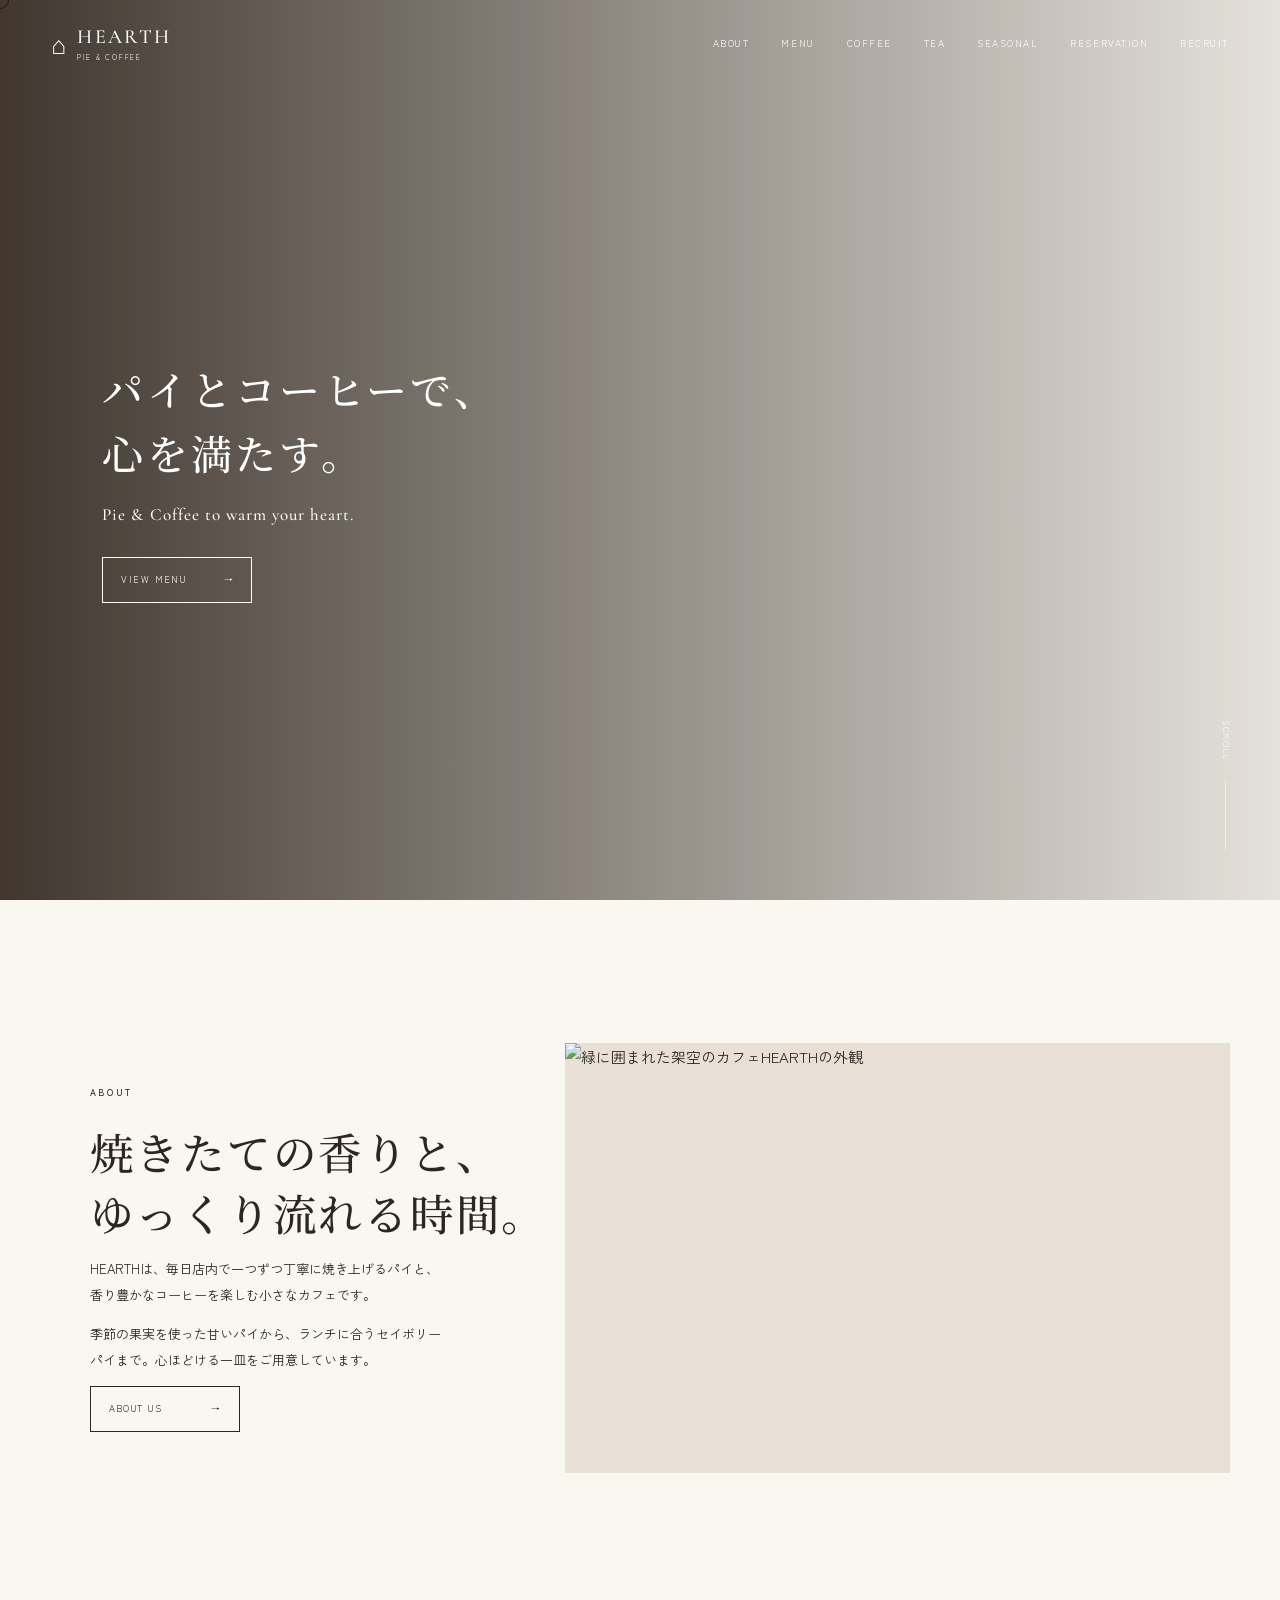
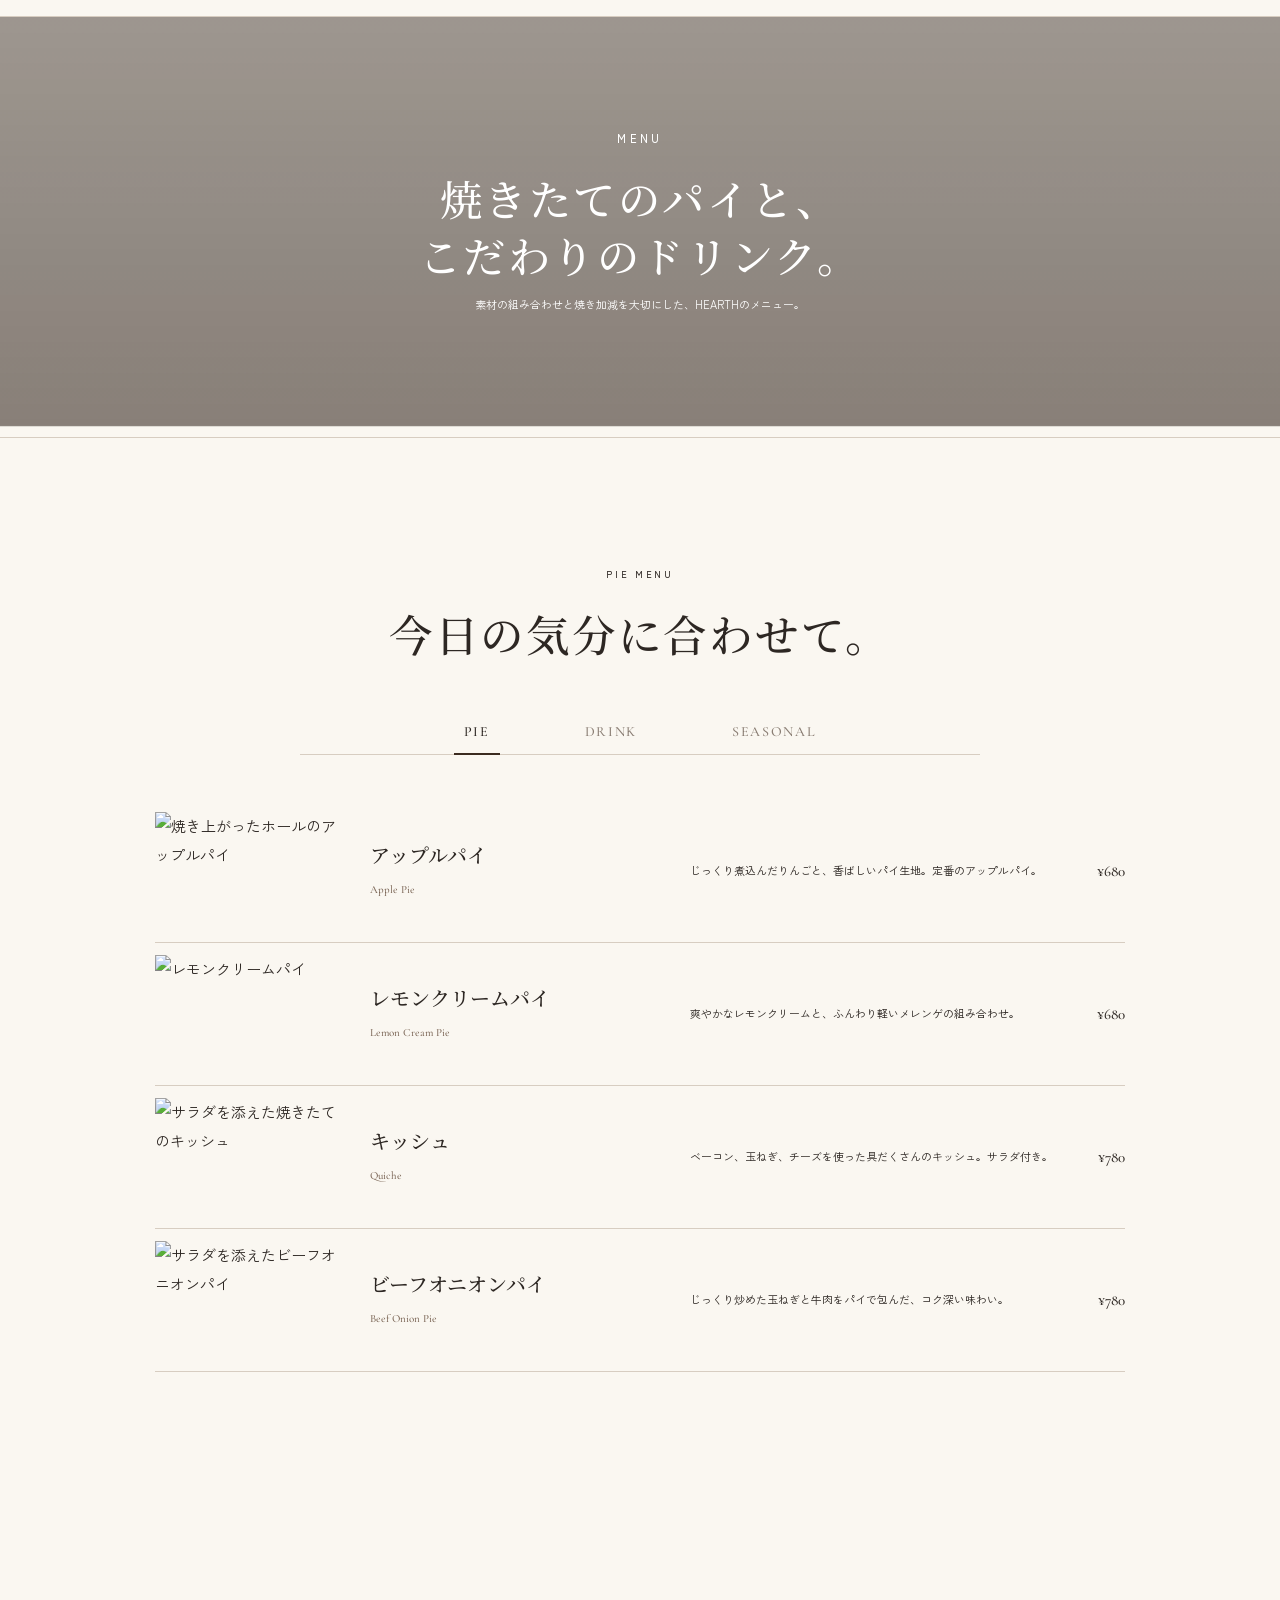
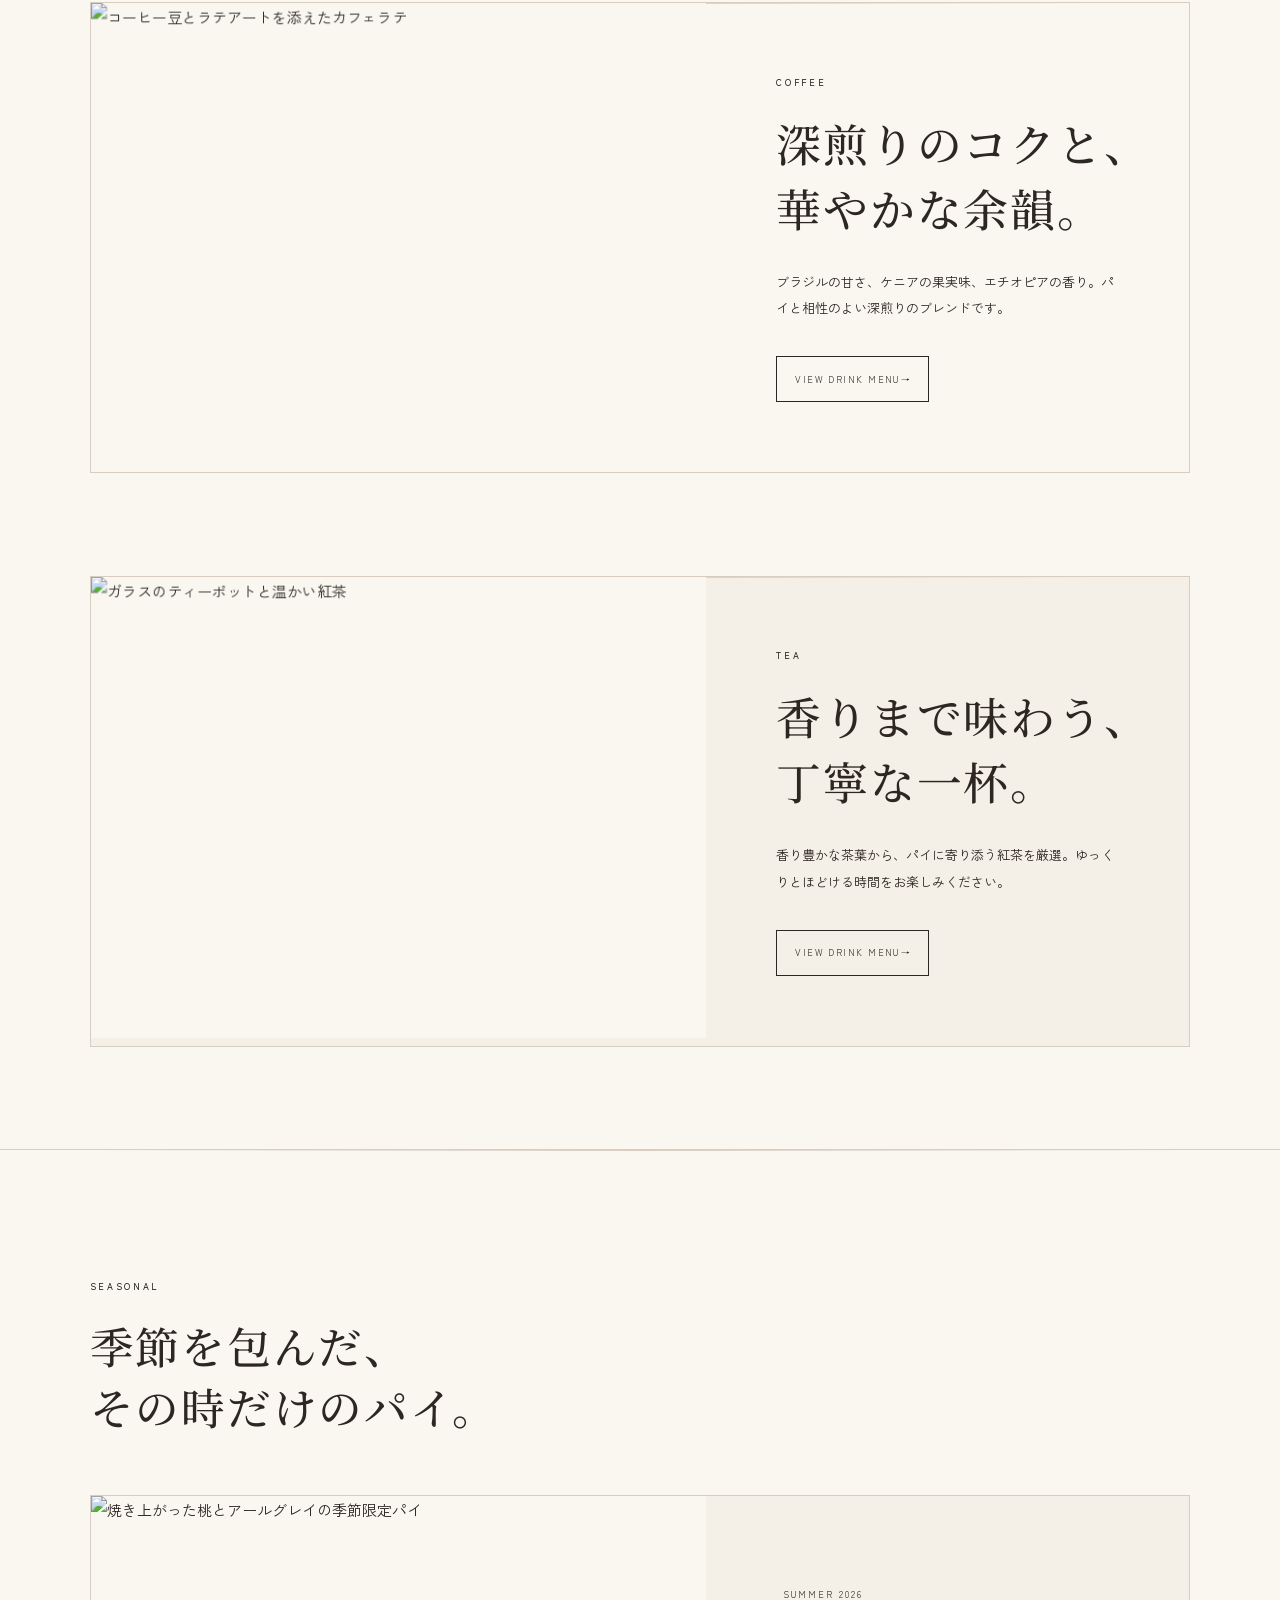
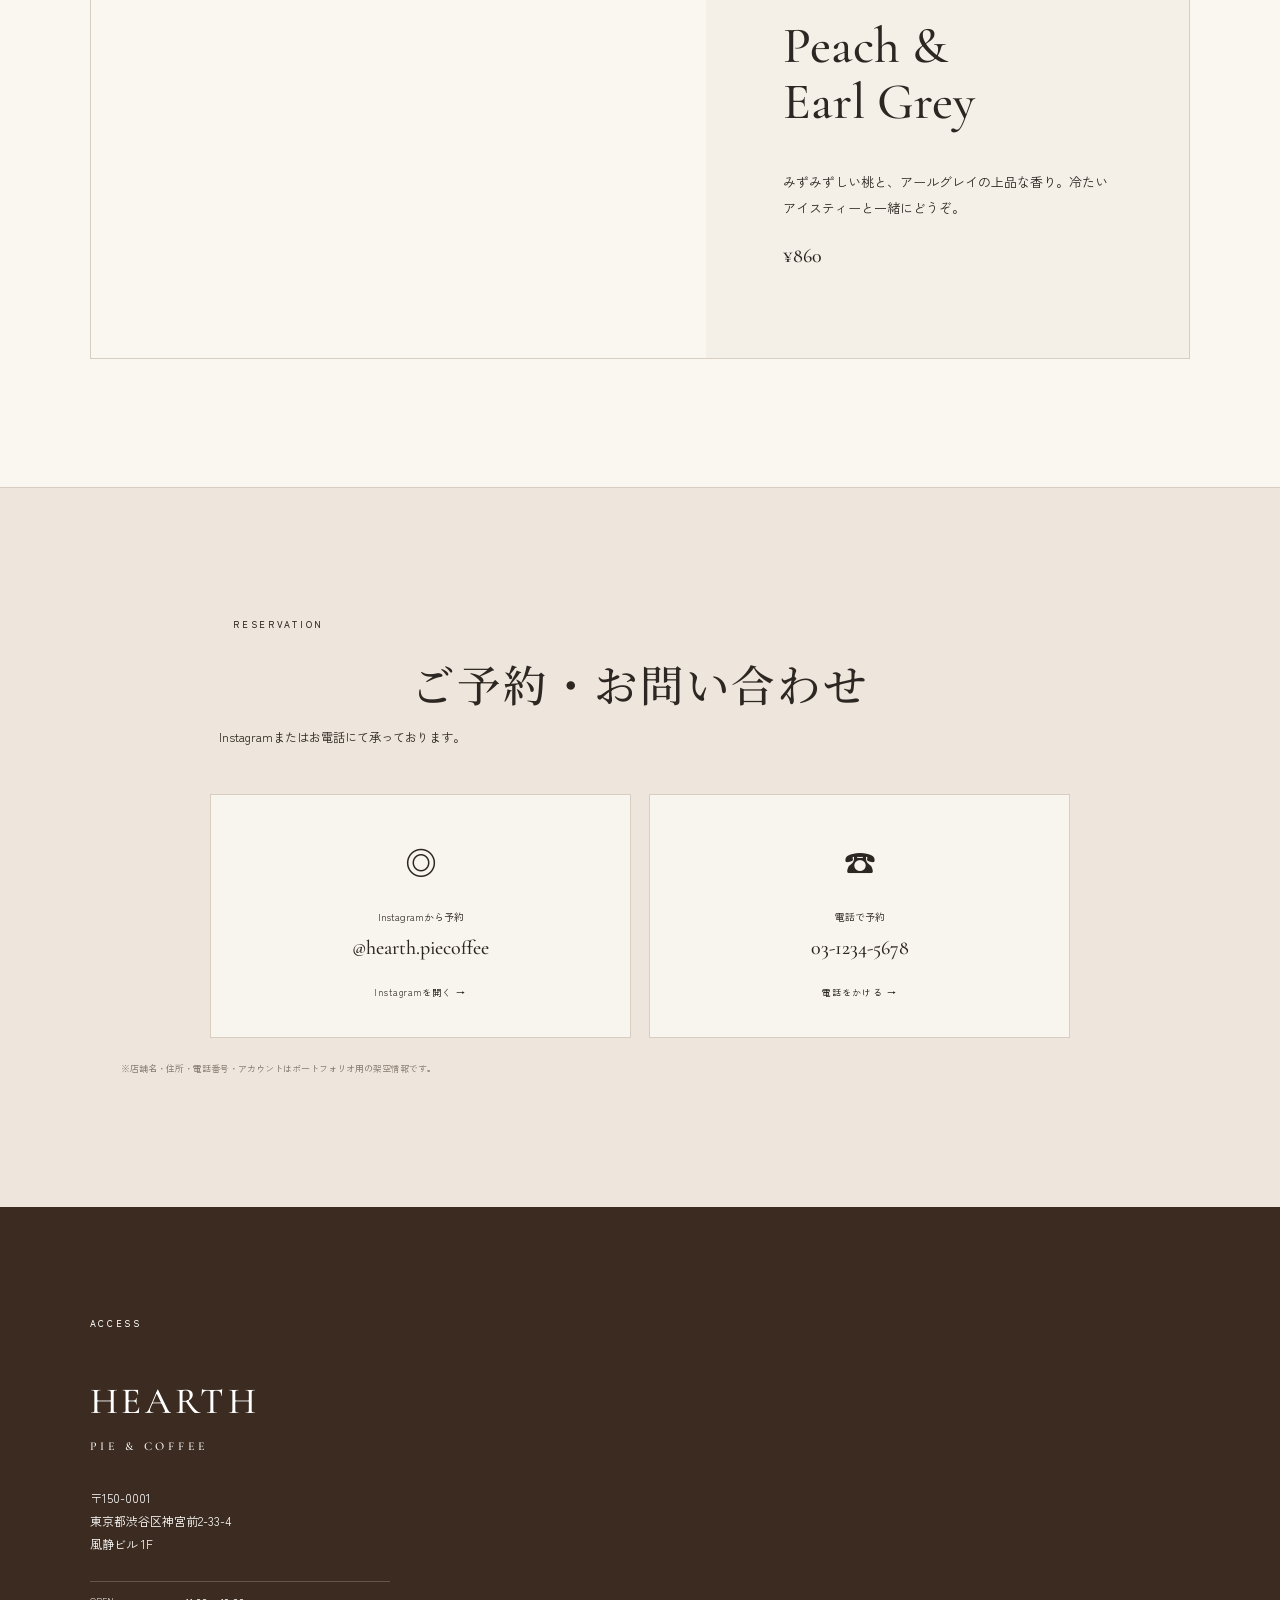
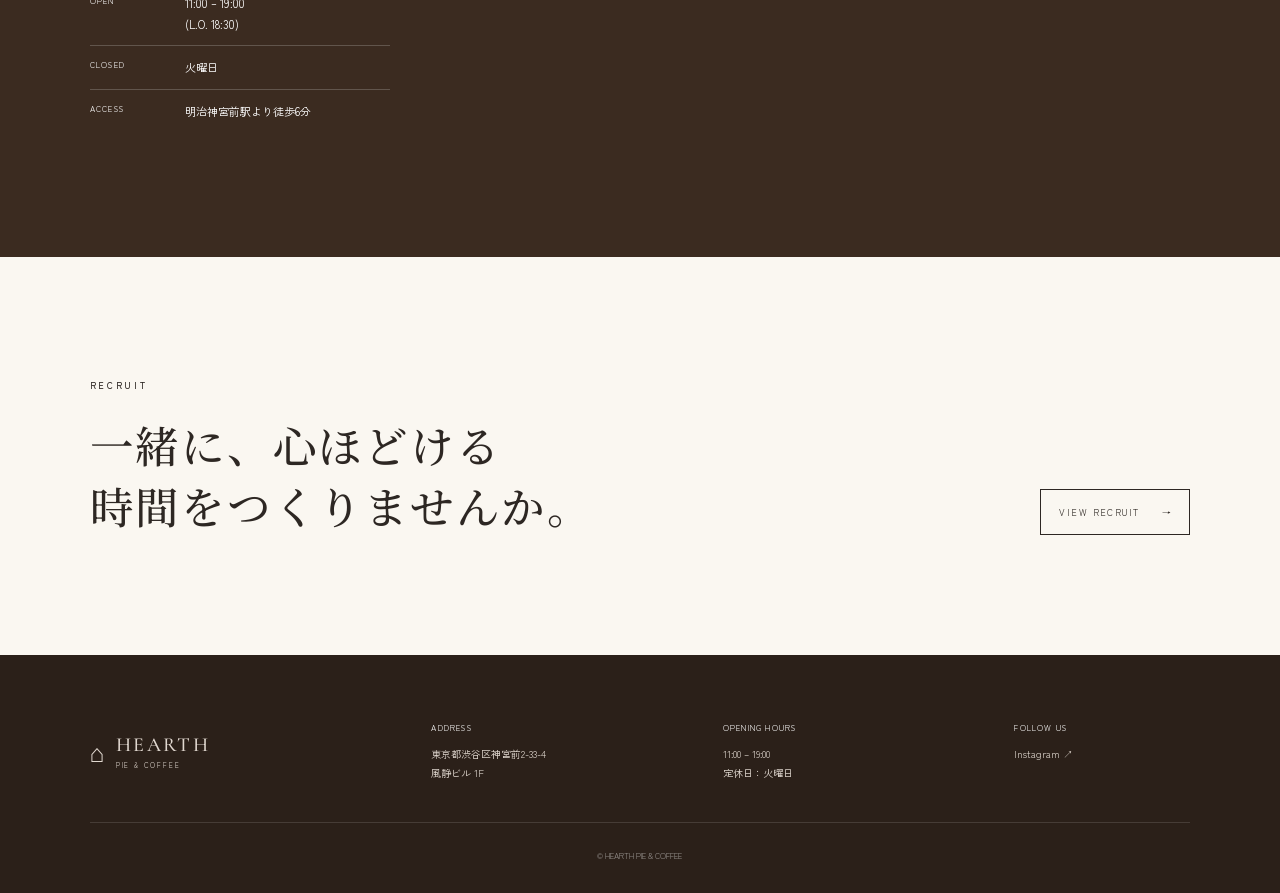
==== commit 64603ac0: "Add files via upload" ====
--- a/index.html
+++ b/index.html
@@ -19,7 +19,7 @@
       <span class="brand-mark">⌂</span>
       <span><b>HEARTH</b><small>PIE & COFFEE</small></span>
     </a>
-    <button class="menu-toggle" aria-controls="global-nav" aria-expanded="false"><span></span><span></span></button>
+    <button class="menu-toggle" type="button" aria-label="メニューを開く" aria-controls="global-nav" aria-expanded="false"><span></span><span></span></button>
     <nav id="global-nav">
       <a href="#about">ABOUT</a><a href="#menu">MENU</a><a href="#coffee">COFFEE</a><a href="#tea">TEA</a><a href="#seasonal">SEASONAL</a><a href="#reservation">RESERVATION</a><a href="#recruit">RECRUIT</a>
     </nav>
@@ -45,7 +45,7 @@
         <p>季節の果実を使った甘いパイから、ランチに合うセイボリーパイまで。心ほどける一皿をご用意しています。</p>
         <a class="outline-button" href="#access"><span>ABOUT US</span><i>→</i></a>
       </div>
-      <figure class="about-image reveal-mask"><img src="assets/cafe-exterior.jpg" alt="緑に囲まれた架空のカフェHEARTHの外観"></figure>
+      <figure class="about-image reveal-mask"><img loading="lazy" decoding="async" src="assets/cafe-exterior.jpg" alt="緑に囲まれた架空のカフェHEARTHの外観"></figure>
     </section>
 
     <section class="menu-intro" id="menu">
@@ -70,10 +70,10 @@
 
       <div class="menu-panel active" data-panel="pie">
         <div class="menu-list">
-          <article class="menu-row reveal-up"><div class="menu-photo"><img src="assets/apple-pie.jpg" alt="焼き上がったホールのアップルパイ"></div><div class="menu-detail"><div><h3>アップルパイ</h3><small>Apple Pie</small></div><p>じっくり煮込んだりんごと、香ばしいパイ生地。定番のアップルパイ。</p><strong>¥680</strong></div></article>
-          <article class="menu-row reveal-up"><div class="menu-photo"><img src="assets/lemon-cream-pie.jpg" alt="レモンクリームパイ"></div><div class="menu-detail"><div><h3>レモンクリームパイ</h3><small>Lemon Cream Pie</small></div><p>爽やかなレモンクリームと、ふんわり軽いメレンゲの組み合わせ。</p><strong>¥680</strong></div></article>
-          <article class="menu-row reveal-up"><div class="menu-photo"><img src="assets/quiche-salad.jpg" alt="サラダを添えた焼きたてのキッシュ"></div><div class="menu-detail"><div><h3>キッシュ</h3><small>Quiche</small></div><p>ベーコン、玉ねぎ、チーズを使った具だくさんのキッシュ。サラダ付き。</p><strong>¥780</strong></div></article>
-          <article class="menu-row reveal-up"><div class="menu-photo"><img src="assets/beef-onion-pie.jpg" alt="サラダを添えたビーフオニオンパイ"></div><div class="menu-detail"><div><h3>ビーフオニオンパイ</h3><small>Beef Onion Pie</small></div><p>じっくり炒めた玉ねぎと牛肉をパイで包んだ、コク深い味わい。</p><strong>¥780</strong></div></article>
+          <article class="menu-row reveal-up"><div class="menu-photo"><img loading="lazy" decoding="async" src="assets/apple-pie.jpg" alt="焼き上がったホールのアップルパイ"></div><div class="menu-detail"><div><h3>アップルパイ</h3><small>Apple Pie</small></div><p>じっくり煮込んだりんごと、香ばしいパイ生地。定番のアップルパイ。</p><strong>¥680</strong></div></article>
+          <article class="menu-row reveal-up"><div class="menu-photo"><img loading="lazy" decoding="async" src="assets/lemon-cream-pie.jpg" alt="レモンクリームパイ"></div><div class="menu-detail"><div><h3>レモンクリームパイ</h3><small>Lemon Cream Pie</small></div><p>爽やかなレモンクリームと、ふんわり軽いメレンゲの組み合わせ。</p><strong>¥680</strong></div></article>
+          <article class="menu-row reveal-up"><div class="menu-photo"><img loading="lazy" decoding="async" src="assets/quiche-salad.jpg" alt="サラダを添えた焼きたてのキッシュ"></div><div class="menu-detail"><div><h3>キッシュ</h3><small>Quiche</small></div><p>ベーコン、玉ねぎ、チーズを使った具だくさんのキッシュ。サラダ付き。</p><strong>¥780</strong></div></article>
+          <article class="menu-row reveal-up"><div class="menu-photo"><img loading="lazy" decoding="async" src="assets/beef-onion-pie.jpg" alt="サラダを添えたビーフオニオンパイ"></div><div class="menu-detail"><div><h3>ビーフオニオンパイ</h3><small>Beef Onion Pie</small></div><p>じっくり炒めた玉ねぎと牛肉をパイで包んだ、コク深い味わい。</p><strong>¥780</strong></div></article>
         </div>
       </div>
 
@@ -88,13 +88,13 @@
       </div>
 
       <div class="menu-panel" data-panel="season">
-        <div class="season-card reveal-up"><figure><img src="assets/peach.png" alt="桃をたっぷり使った季節限定のピーチパイ"></figure><div><p class="kicker">SUMMER LIMITED</p><h3>Peach & Earl Grey Pie</h3><p>白桃とアールグレイ香るクリームを合わせた、夏限定のパイ。</p><strong>¥860</strong></div></div>
+        <div class="season-card reveal-up"><figure><img loading="lazy" decoding="async" src="assets/peach.png" alt="桃をたっぷり使った季節限定のピーチパイ"></figure><div><p class="kicker">SUMMER LIMITED</p><h3>Peach & Earl Grey Pie</h3><p>白桃とアールグレイ香るクリームを合わせた、夏限定のパイ。</p><strong>¥860</strong></div></div>
       </div>
     </section>
 
     <section class="feature-split feature-coffee section-boundary" id="coffee">
       <figure class="feature-split-image reveal-mask">
-        <img src="assets/coffee.png" alt="コーヒー豆とラテアートを添えたカフェラテ">
+        <img loading="lazy" decoding="async" src="assets/coffee.png" alt="コーヒー豆とラテアートを添えたカフェラテ">
       </figure>
       <div class="feature-split-copy reveal-up">
         <p class="kicker">COFFEE</p>
@@ -106,7 +106,7 @@
 
     <section class="feature-split feature-tea section-boundary" id="tea">
       <figure class="feature-split-image reveal-mask">
-        <img src="assets/tea.png" alt="ガラスのティーポットと温かい紅茶">
+        <img loading="lazy" decoding="async" src="assets/tea.png" alt="ガラスのティーポットと温かい紅茶">
       </figure>
       <div class="feature-split-copy reveal-up">
         <p class="kicker">TEA</p>
@@ -120,7 +120,7 @@
       <div class="section-heading reveal-up"><p class="kicker">SEASONAL</p><h2>季節を包んだ、その時だけのパイ。</h2></div>
       <div class="seasonal-split">
         <figure class="seasonal-split-image reveal-mask">
-          <img src="assets/peach.png" alt="焼き上がった桃とアールグレイの季節限定パイ">
+          <img loading="lazy" decoding="async" src="assets/peach.png" alt="焼き上がった桃とアールグレイの季節限定パイ">
         </figure>
         <div class="seasonal-split-copy reveal-up"><small>SUMMER 2026</small><h3>Peach & Earl Grey</h3><p>みずみずしい桃と、アールグレイの上品な香り。冷たいアイスティーと一緒にどうぞ。</p><strong>¥860</strong></div>
       </div>
--- a/style.css
+++ b/style.css
@@ -244,3 +244,103 @@
   .seasonal-split-image{aspect-ratio:4/3;padding:0}
   .feature-split-copy{padding:44px 24px 54px}
 }
+
+
+/* 2026-07-29: GitHub Pages path safety and responsive-only maintenance */
+html{max-width:100%;overflow-x:clip}
+body{max-width:100%;overflow-x:clip}
+main,section,header,footer{max-width:100%}
+img{max-width:100%;vertical-align:middle}
+.menu-toggle{color:inherit;cursor:pointer}
+
+@media(max-width:900px){
+  body.nav-open{overflow:hidden}
+  .site-header{padding-inline:24px}
+  .site-header nav{padding:96px 24px 40px;overflow-y:auto;overscroll-behavior:contain}
+  .site-header nav a{display:flex;align-items:center;justify-content:center;min-height:48px;width:min(320px,100%);font-size:clamp(20px,5vw,28px)}
+  .menu-toggle{flex:0 0 40px;width:40px;height:40px;padding:0}
+  .menu-toggle span{left:4px;width:32px}
+
+  .hero{min-height:720px}
+  .hero-media{inset:-4%;background-position:center}
+  .hero-copy{max-width:min(620px,calc(100% - 48px))}
+
+  .about.section{gap:48px}
+  .about-copy{width:min(100%,620px)}
+  .about-image{width:100%;height:auto;aspect-ratio:4/3;background:var(--ivory)}
+  .about-image img{object-fit:contain;background:var(--ivory)}
+
+  .menu-list{width:100%}
+  .menu-row{min-width:0}
+  .menu-detail>*{min-width:0}
+
+  .feature-split,.seasonal-split{width:calc(100% - 48px);max-width:760px}
+  .feature-split-image,.seasonal-split-image{width:100%;height:auto;aspect-ratio:4/3}
+  .feature-split-image img,.seasonal-split-image img{object-fit:contain}
+
+  .access{grid-template-columns:1fr}
+  .access-photo{min-height:420px;background-position:center}
+  footer{gap:32px}
+}
+
+@media(max-width:600px){
+  .site-header{padding-inline:18px}
+  .brand{min-width:0}
+  .brand b{font-size:16px}
+  .brand small{letter-spacing:.18em}
+
+  .hero{min-height:640px}
+  .hero-copy{margin-inline:22px;max-width:calc(100% - 44px)}
+  .hero-jp{word-break:keep-all;overflow-wrap:anywhere;text-wrap:balance}
+  .hero-en{line-height:1.6}
+
+  .section{padding-left:22px;padding-right:22px}
+  p,h1,h2,h3,address,dt,dd,span,strong,small{overflow-wrap:anywhere}
+  p{word-break:normal;text-wrap:pretty}
+
+  .about.section{gap:36px}
+  .about-image{aspect-ratio:4/3}
+
+  .menu-tabs{width:100%;gap:14px;justify-content:space-between;overflow:visible}
+  .menu-tab{min-height:44px;padding:12px 8px;font-size:13px;white-space:nowrap}
+  .menu-row{grid-template-columns:1fr;gap:14px;padding:20px 0}
+  .menu-photo{height:auto;aspect-ratio:4/3}
+  .menu-photo img{object-fit:cover}
+  .menu-detail{display:grid;grid-template-columns:minmax(0,1fr) auto;gap:8px 16px;align-items:start}
+  .menu-detail>div{min-width:0}
+  .menu-detail p{grid-column:1/-1;margin-top:2px;font-size:12px;line-height:1.75}
+  .menu-detail strong{grid-column:2;grid-row:1;align-self:end;margin:0;white-space:nowrap}
+  .drink-list p{gap:16px;padding:16px 4px;font-size:12px;align-items:flex-start}
+  .drink-list p span{min-width:0}
+  .drink-list p strong{flex:0 0 auto;white-space:nowrap}
+
+  .feature-split,.seasonal-split{width:calc(100% - 44px);margin-left:auto;margin-right:auto}
+  .feature-split-copy,.seasonal-split-copy{padding-left:24px;padding-right:24px}
+  .feature-split-copy .outline-button,.seasonal-split-copy .outline-button,.recruit .outline-button{min-height:48px}
+
+  .reservation-links{gap:14px}
+  .contact-card{width:100%;min-height:190px;padding:28px 20px}
+  .contact-card strong{font-size:18px;overflow-wrap:anywhere;text-align:center}
+
+  .access-copy{padding-left:22px;padding-right:22px}
+  .access-copy dl div{grid-template-columns:78px minmax(0,1fr);gap:12px}
+  .access-photo{min-height:320px}
+
+  .recruit-page{padding-top:88px}
+  .recruit-grid{gap:18px}
+  .recruit-card{min-width:0}
+  .recruit-apply .outline-button{display:flex;width:100%;margin-right:0}
+
+  footer{grid-template-columns:1fr;gap:28px;padding-left:22px;padding-right:22px}
+}
+
+@media(max-width:360px){
+  .site-header{padding-inline:14px}
+  .brand b{font-size:15px}
+  .brand-mark{font-size:21px}
+  .hero-copy{margin-inline:18px;max-width:calc(100% - 36px)}
+  .section{padding-left:18px;padding-right:18px}
+  .feature-split,.seasonal-split{width:calc(100% - 36px)}
+  .menu-tab{font-size:12px;padding-inline:5px}
+  .line-button,.outline-button{min-width:0;width:100%;max-width:260px}
+}
